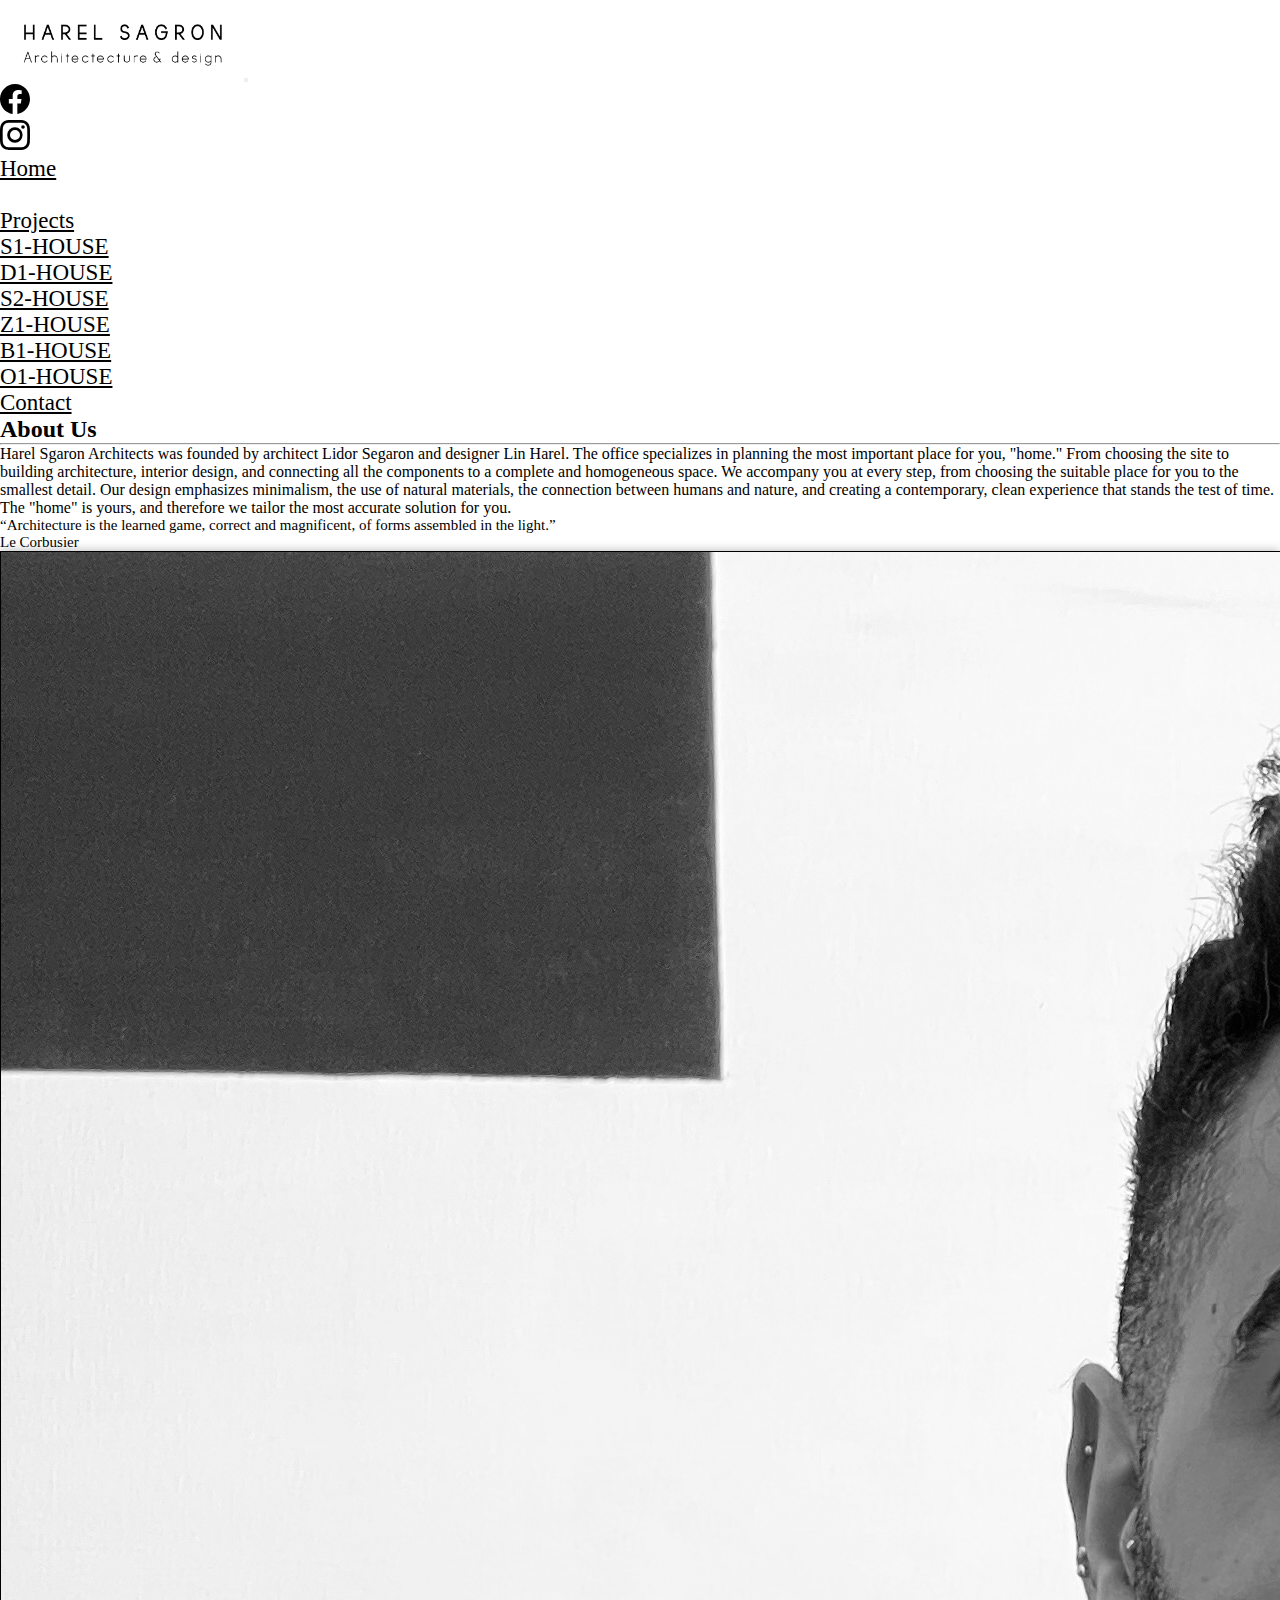
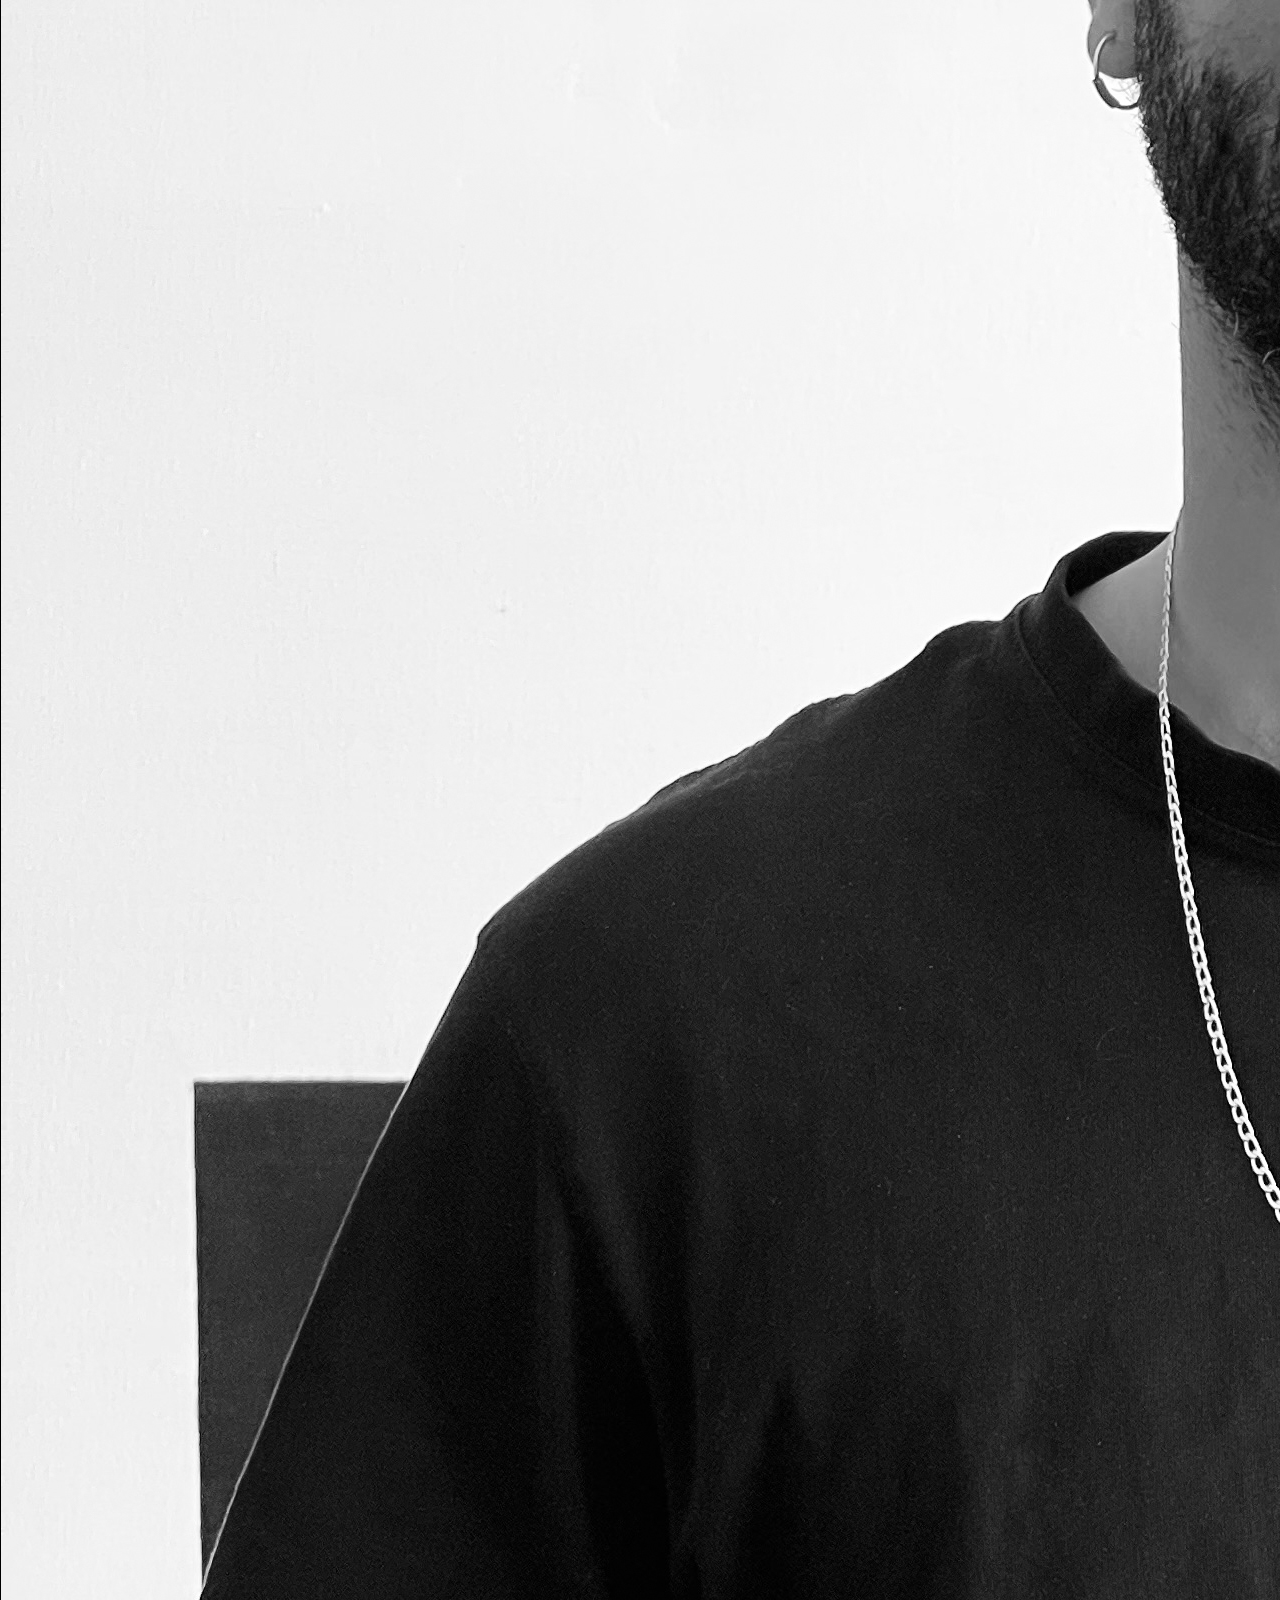
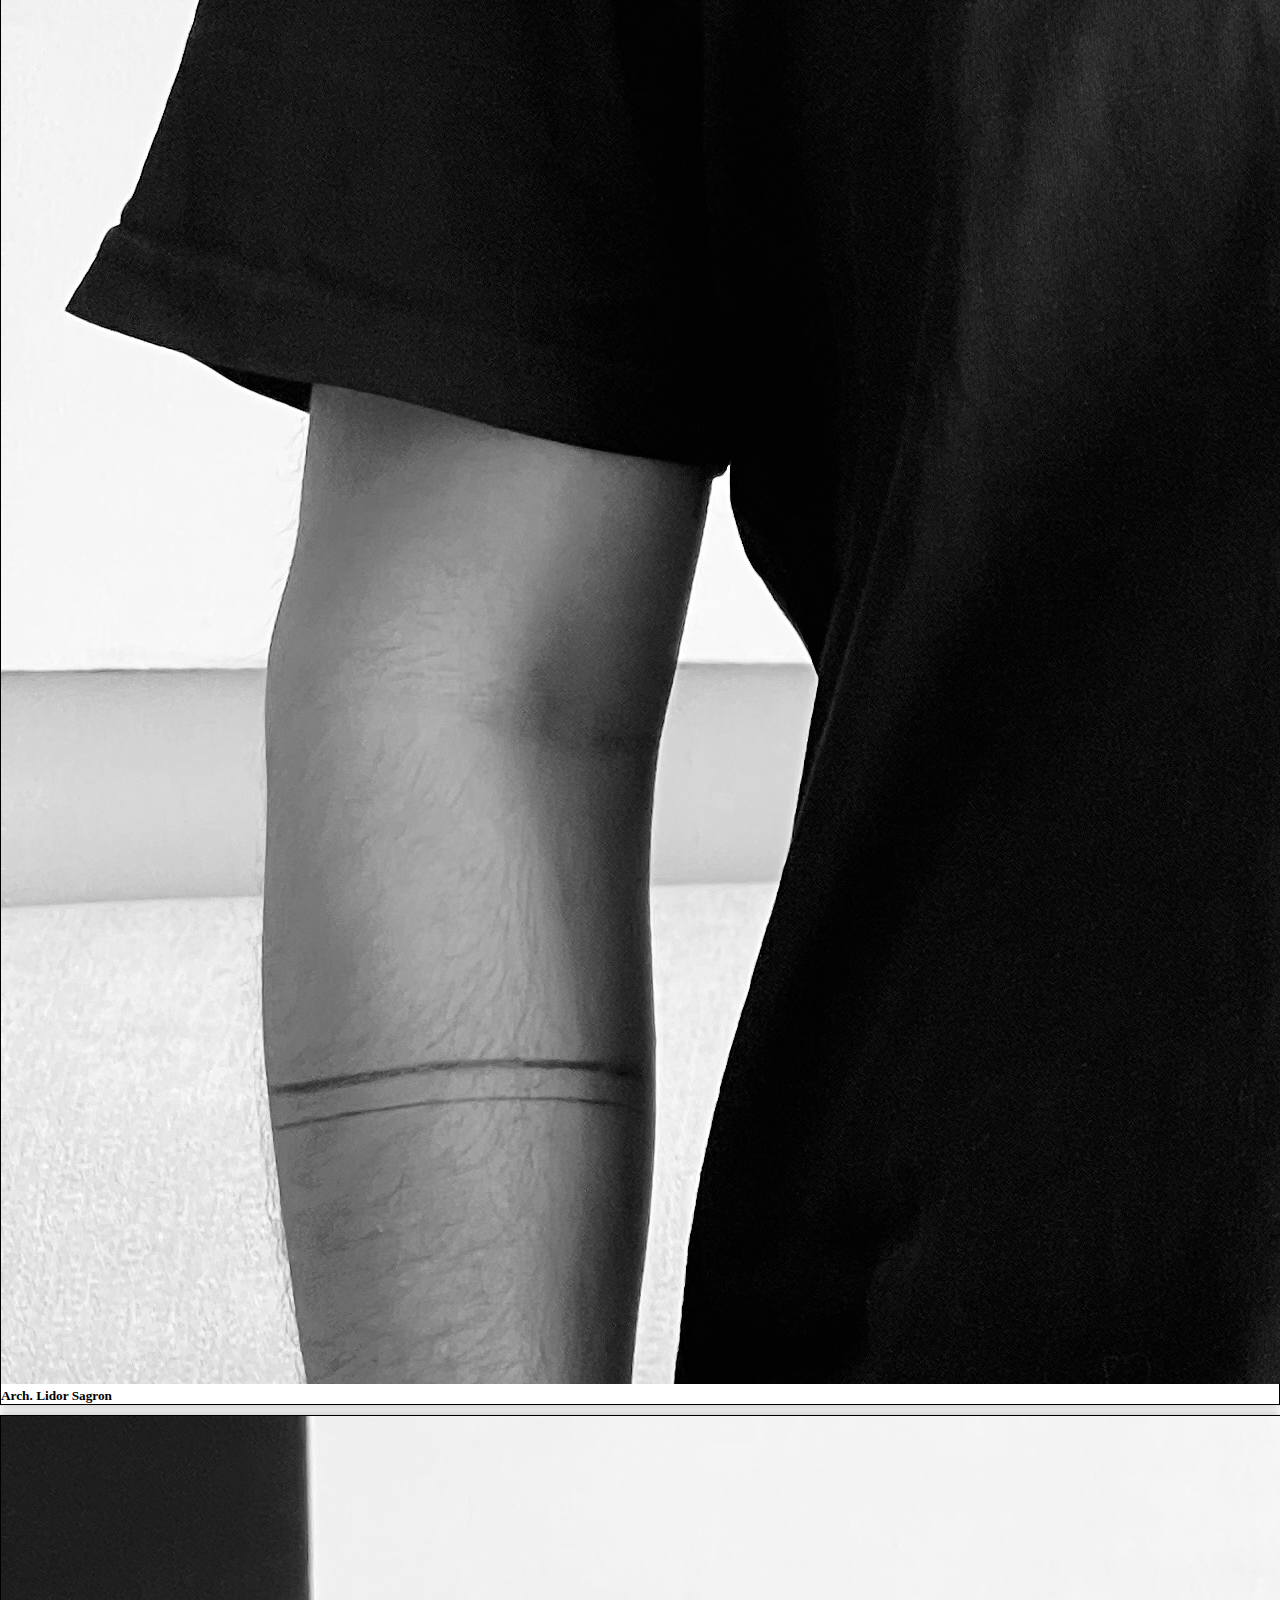
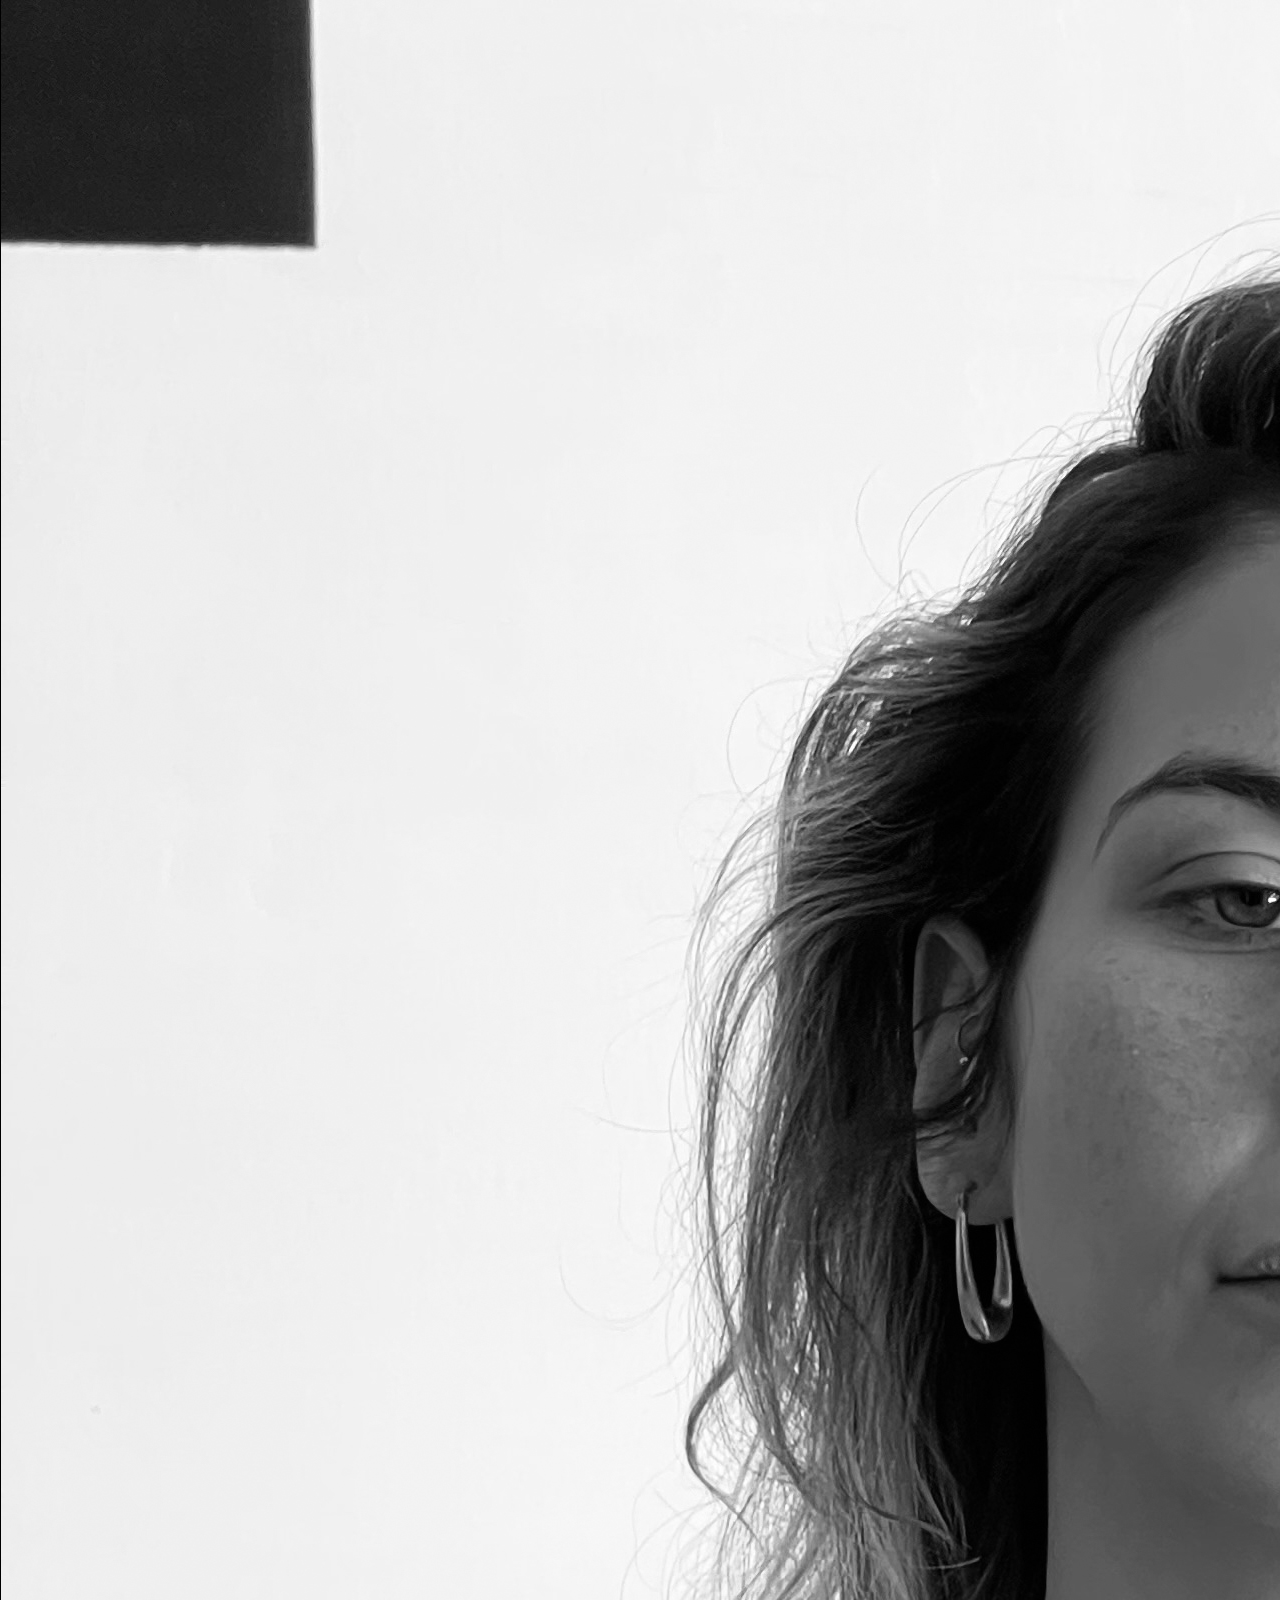
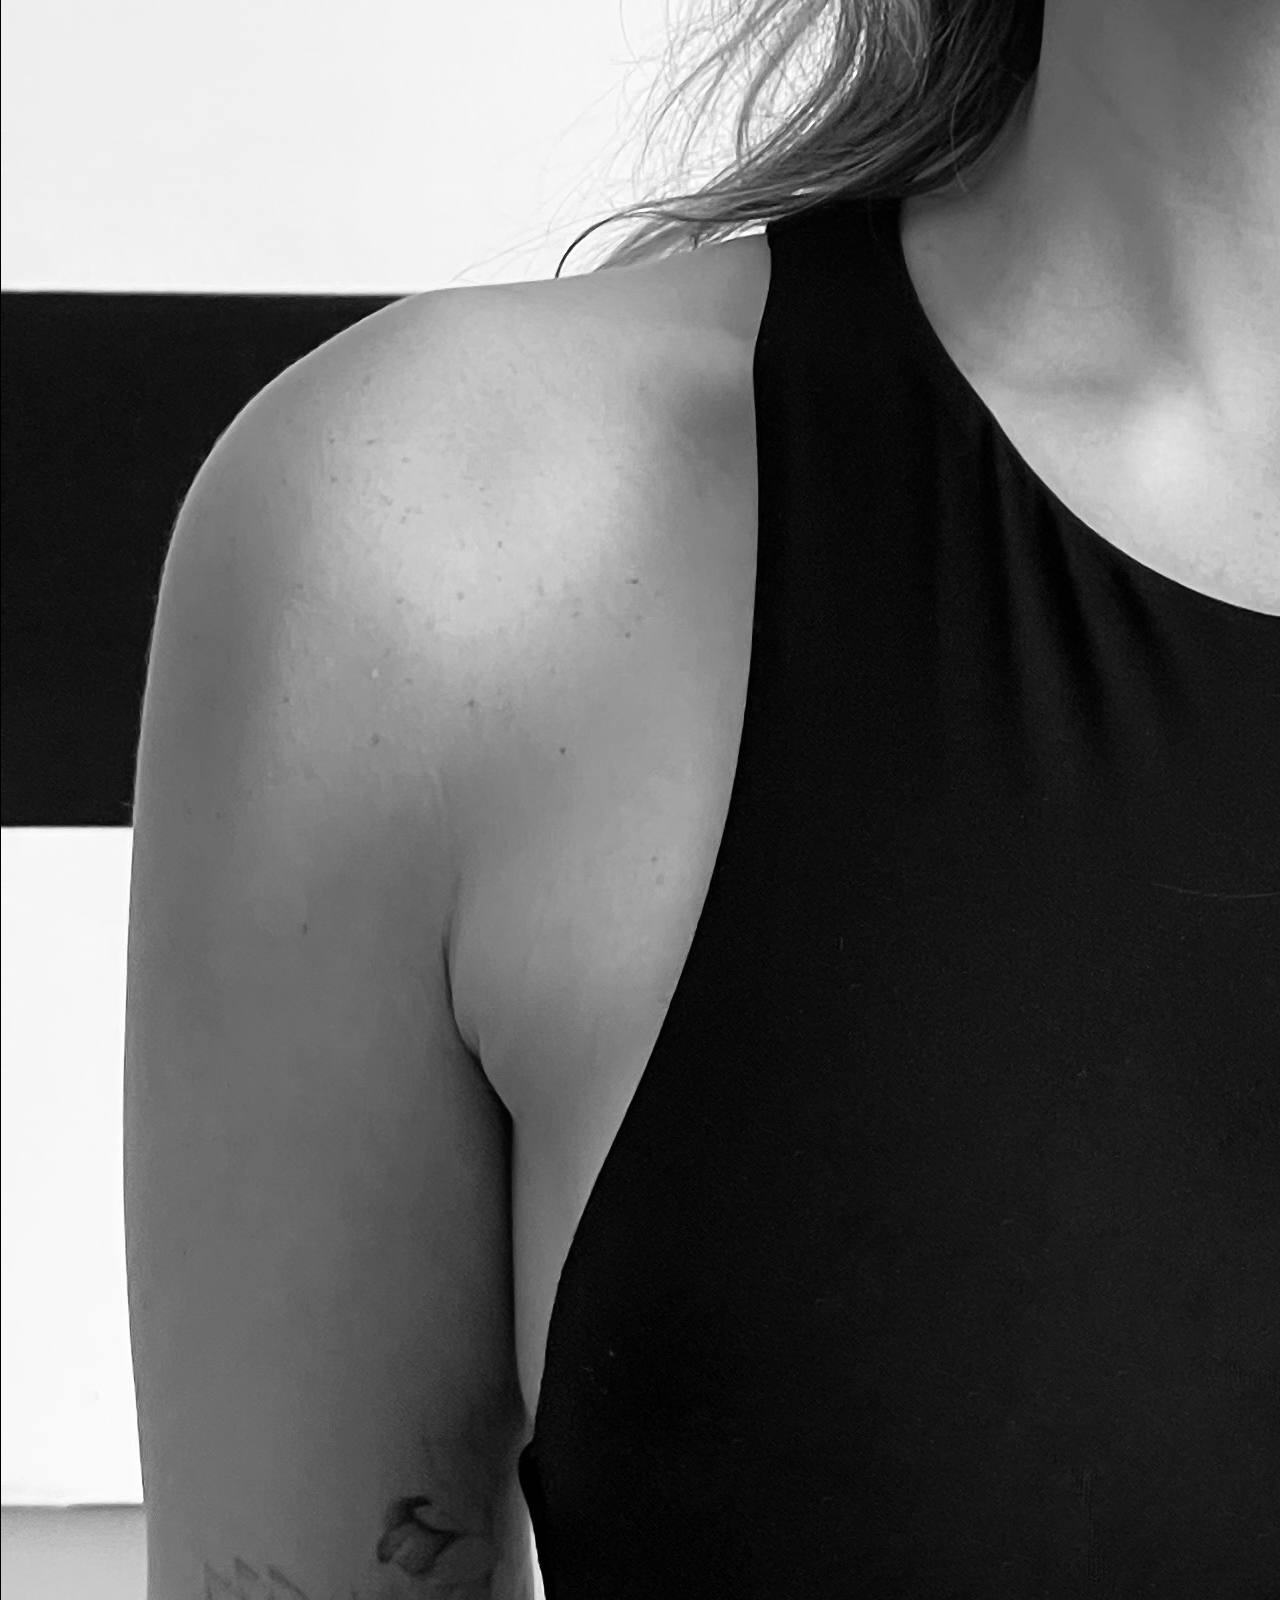
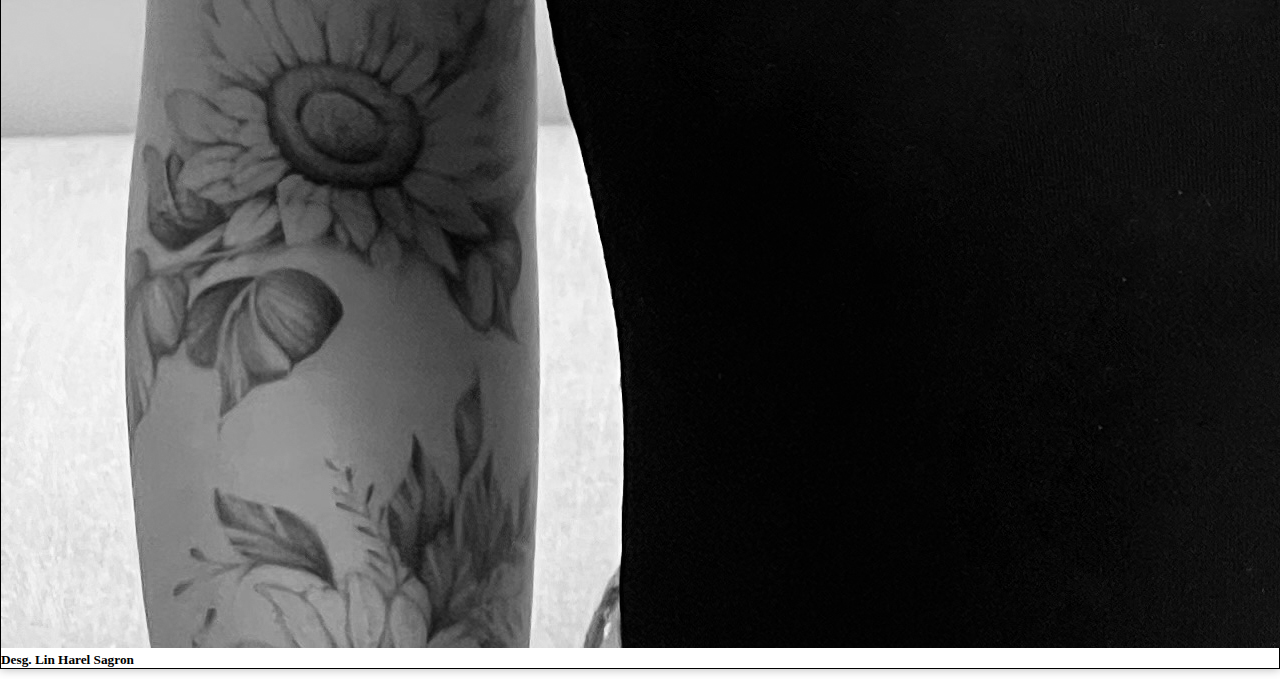
==== about.html @ 119f0b42 "contact" ====
<!DOCTYPE html>
<html lang="en">

<head>
  <meta charset="UTF-8" />
  <meta http-equiv="X-UA-Compatible" content="IE=edge" />
  <meta name="viewport" content="width=device-width, initial-scale=1.0" />
  <link rel="stylesheet" href="style.css" />
  <link rel="stylesheet" href="lightbox.css" />
  <script defer src="lightbox-plus-jquery.js"></script>
  <link href="https://cdn.jsdelivr.net/npm/bootstrap@5.3.0-alpha2/dist/css/bootstrap.min.css" rel="stylesheet"
    integrity="sha384-aFq/bzH65dt+w6FI2ooMVUpc+21e0SRygnTpmBvdBgSdnuTN7QbdgL+OapgHtvPp" crossorigin="anonymous" />
  <title>About</title>
</head>

<body>
  <nav class="navbar navbar-expand-lg ">
    <div class="container-fluid">
      <a href="Home.html"> <img id="logo" src="HomeImg/logo.png" /></a>
      <button class="navbar-toggler" type="button" data-bs-toggle="collapse" data-bs-target="#navbarSupportedContent"
        aria-controls="navbarSupportedContent" aria-expanded="false" aria-label="Toggle navigation">
        <span class="navbar-toggler-icon"></span>
      </button>
    </div>
    <div class="collapse navbar-collapse text-center " id="navbarSupportedContent">
      <ul class="navbar-nav">
        <li class="nav-item">
          <a class="nav-link" href="https://www.facebook.com/profile.php?id=100089223909113" target="_blank"><svg
              xmlns="http://www.w3.org/2000/svg" width="30" height="30" fill="currentColor" class="bi bi-facebook"
              viewBox="0 0 16 16">
              <path
                d="M16 8.049c0-4.446-3.582-8.05-8-8.05C3.58 0-.002 3.603-.002 8.05c0 4.017 2.926 7.347 6.75 7.951v-5.625h-2.03V8.05H6.75V6.275c0-2.017 1.195-3.131 3.022-3.131.876 0 1.791.157 1.791.157v1.98h-1.009c-.993 0-1.303.621-1.303 1.258v1.51h2.218l-.354 2.326H9.25V16c3.824-.604 6.75-3.934 6.75-7.951z" />
            </svg></a>
        </li>

        <li class="nav-item">
          <a class="nav-link" href="https://www.instagram.com/harel_sagron/" target="_blank"><svg
              xmlns="http://www.w3.org/2000/svg" width="30" height="30" fill="currentColor" class="bi bi-instagram"
              viewBox="0 0 16 16">
              <path
                d="M8 0C5.829 0 5.556.01 4.703.048 3.85.088 3.269.222 2.76.42a3.917 3.917 0 0 0-1.417.923A3.927 3.927 0 0 0 .42 2.76C.222 3.268.087 3.85.048 4.7.01 5.555 0 5.827 0 8.001c0 2.172.01 2.444.048 3.297.04.852.174 1.433.372 1.942.205.526.478.972.923 1.417.444.445.89.719 1.416.923.51.198 1.09.333 1.942.372C5.555 15.99 5.827 16 8 16s2.444-.01 3.298-.048c.851-.04 1.434-.174 1.943-.372a3.916 3.916 0 0 0 1.416-.923c.445-.445.718-.891.923-1.417.197-.509.332-1.09.372-1.942C15.99 10.445 16 10.173 16 8s-.01-2.445-.048-3.299c-.04-.851-.175-1.433-.372-1.941a3.926 3.926 0 0 0-.923-1.417A3.911 3.911 0 0 0 13.24.42c-.51-.198-1.092-.333-1.943-.372C10.443.01 10.172 0 7.998 0h.003zm-.717 1.442h.718c2.136 0 2.389.007 3.232.046.78.035 1.204.166 1.486.275.373.145.64.319.92.599.28.28.453.546.598.92.11.281.24.705.275 1.485.039.843.047 1.096.047 3.231s-.008 2.389-.047 3.232c-.035.78-.166 1.203-.275 1.485a2.47 2.47 0 0 1-.599.919c-.28.28-.546.453-.92.598-.28.11-.704.24-1.485.276-.843.038-1.096.047-3.232.047s-2.39-.009-3.233-.047c-.78-.036-1.203-.166-1.485-.276a2.478 2.478 0 0 1-.92-.598 2.48 2.48 0 0 1-.6-.92c-.109-.281-.24-.705-.275-1.485-.038-.843-.046-1.096-.046-3.233 0-2.136.008-2.388.046-3.231.036-.78.166-1.204.276-1.486.145-.373.319-.64.599-.92.28-.28.546-.453.92-.598.282-.11.705-.24 1.485-.276.738-.034 1.024-.044 2.515-.045v.002zm4.988 1.328a.96.96 0 1 0 0 1.92.96.96 0 0 0 0-1.92zm-4.27 1.122a4.109 4.109 0 1 0 0 8.217 4.109 4.109 0 0 0 0-8.217zm0 1.441a2.667 2.667 0 1 1 0 5.334 2.667 2.667 0 0 1 0-5.334z" />
            </svg></a>
        </li>

        <li class="nav-item">
          <a class="nav-link " aria-current="page" href="Home.html">Home</a>
        </li>
        <li class="nav-item">
          <a class="nav-link active" href="about.html">About</a>
        </li>
        <li class="nav-item dropdown">
          <a class="nav-link dropdown-toggle" href="#" role="button" data-bs-toggle="dropdown" aria-expanded="false">
            Projects
          </a>
          <ul class="dropdown-menu text-center bg-white custom-border">
            <li>
              <a class="dropdown-item" aria-current="page" href="S1-HOUSE.html">S1-HOUSE</a>
            </li>
            <li>
              <a class="dropdown-item" aria-current="page" href="D1-HOUSE.html">D1-HOUSE</a>
            </li>
            <li>
              <a class="dropdown-item" aria-current="page" href="S2-HOUSE.html">S2-HOUSE</a>
            </li>
            <li>
              <a class="dropdown-item" aria-current="page" href="Z1-HOUSE.html">Z1-HOUSE</a>
            </li>
            <li>
              <a class="dropdown-item" aria-current="page" href="B1-HOUSE.html">B1-HOUSE</a>
            </li>
            <li>
              <a class="dropdown-item" aria-current="page" href="O1-HOUSE.html">O1-HOUSE</a>
            </li>
          </ul>
        </li>
        <li class="nav-item">
          <a class="nav-link" href="contact.html">Contact</a>
        </li>
      </ul>
    </div>
  </nav>


  <div class="container-fluid">
    <div class="row" style="align-items: center; justify-content: center">
      <div class="row">
        <div class="col">
          <div class="">
            <h2 class="text-center mt-3 mb-2 display-6 fw-bold">About Us</h2>
            <hr class="mx-auto mb-4 w-25" />
            <p>
              Harel Sgaron Architects was founded by architect Lidor Segaron
              and designer Lin Harel. The office specializes in planning the
              most important place for you, "home." From choosing the site to
              building architecture, interior design, and connecting all the
              components to a complete and homogeneous space. We accompany you
              at every step, from choosing the suitable place for you to the
              smallest detail. Our design emphasizes minimalism, the use of
              natural materials, the connection between humans and nature, and
              creating a contemporary, clean experience that stands the test
              of time. The "home" is yours, and therefore we tailor the most
              accurate solution for you.
              <br>
            <p id="hello">
              “Architecture is the learned game,
              correct and magnificent, of forms assembled in the light.” <br>Le
              Corbusier
            </p>
            </p>
           
          </div>
        </div>
      </div>

      <div class="col-md-3 mt-3">
        <div class="card" id="card">
          <img src="aboutphotos/003.jpg" alt="lidor" class="card-img-top" />
          <div class="card-body">
            <h5 class="card-title">Arch. Lidor Sagron</h5>
          </div>
        </div>
      </div>

      <div class="col-md-3 mt-3">
        <div class="card" id="card">
          <img src="aboutphotos/006.jpg" alt="lin" class="card-img-top" />
          <div class="card-body">
            <h5 class="card-title">Desg. Lin Harel Sagron</h5>
          </div>
        </div>
      </div>
    </div>
  </div>

 

  

  <script src="https://cdn.jsdelivr.net/npm/bootstrap@5.3.0-alpha2/dist/js/bootstrap.bundle.min.js"
    integrity="sha384-qKXV1j0HvMUeCBQ+QVp7JcfGl760yU08IQ+GpUo5hlbpg51QRiuqHAJz8+BrxE/N"
    crossorigin="anonymous"></script>
</body>

</html>
---- style.css ----
*{
    padding: 0;
    margin: 0;
    box-sizing: border-box;
}



.navbar-nav li a {
    color: black ;
    font-size: 23px;
}



.navbar-nav .nav-link.active, .navbar-nav .nav-link.show{
    color: white !important
}

.carousel-item img{
    width: 100%;
    height:100vh;
    object-fit: cover;
}

.dropdown-menu.custom-border {
    border-color: rgb(255, 255, 255);
    border-width: 2px;
  }


.dropdown-menu .bg-transparent {
    background-color: transparent;
}

#logo{
    width: 15rem;
    height: 5rem;
}

#hello{
    font-size: 15px;
}


/*-----------------------Gallery Pages-------------------------------------*/



.gallery{
    display: grid;
    width: 100%;
    grid-template-columns: repeat(auto-fit, minmax(300px,1fr));
    grid-auto-rows: 250px;
    grid-auto-flow: dense;
    grid-gap: 10px;
    margin-bottom: 10px;
}

.gallery img{
    width: 100%;
    height:100%;
    object-fit: cover;
}

.v-stertch{
    grid-row: span 2;
    grid-column: span 2;
}

.big-stertch{
    grid-row: span 3;
    grid-column: span 2; 
}

@media (max-width: 560px){
    .v-stertch{
        grid-row: span 1;
        grid-column: span 1;
    } 

    .big-stertch{
        grid-row: span 1;
        grid-column: span 1; 
    }

}


/*--------------------------------------contact page------------------------*/ 

.fa-solid{
    margin-right: 10px;
}

/* ----------------About------------------- */

.card{
    margin-bottom: 10px;
}

#card{
    border: 1px black solid;
    box-shadow: 0 0 10px rgba(0, 0, 0, 0.3);
}
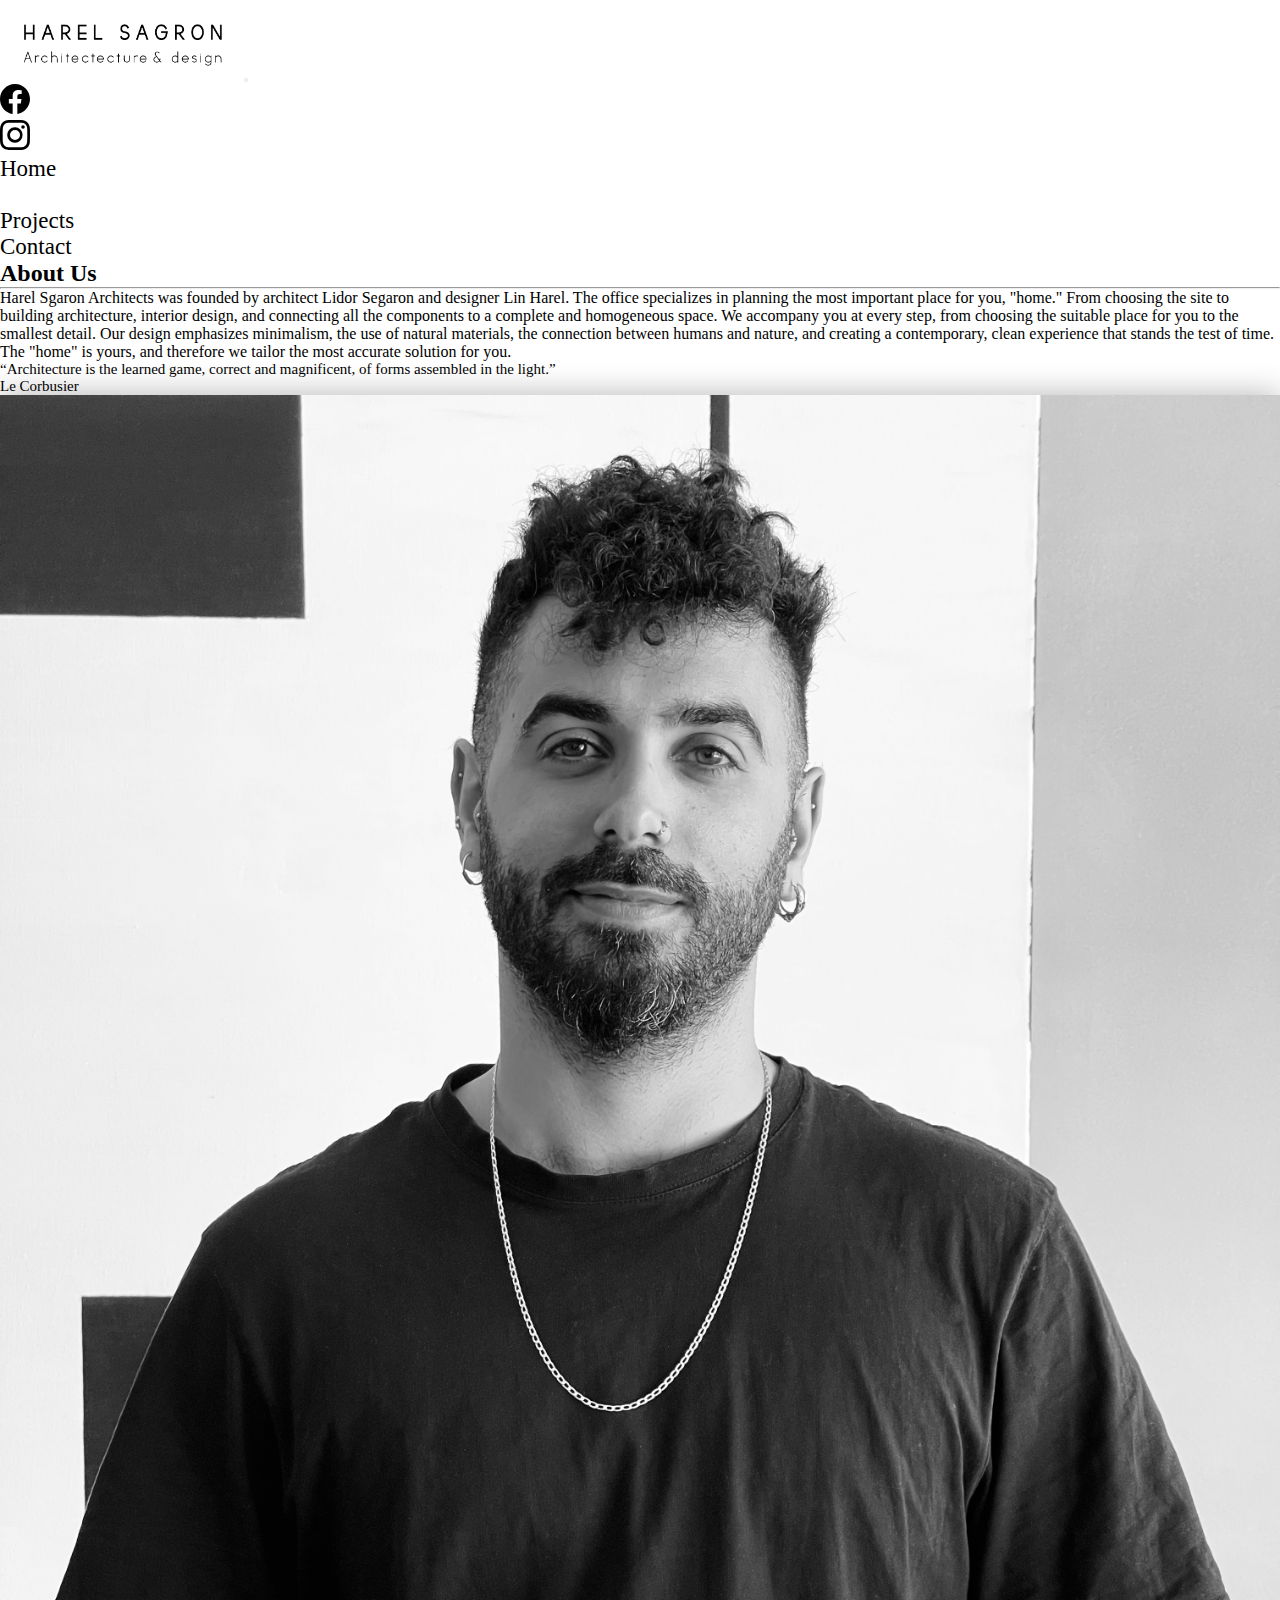
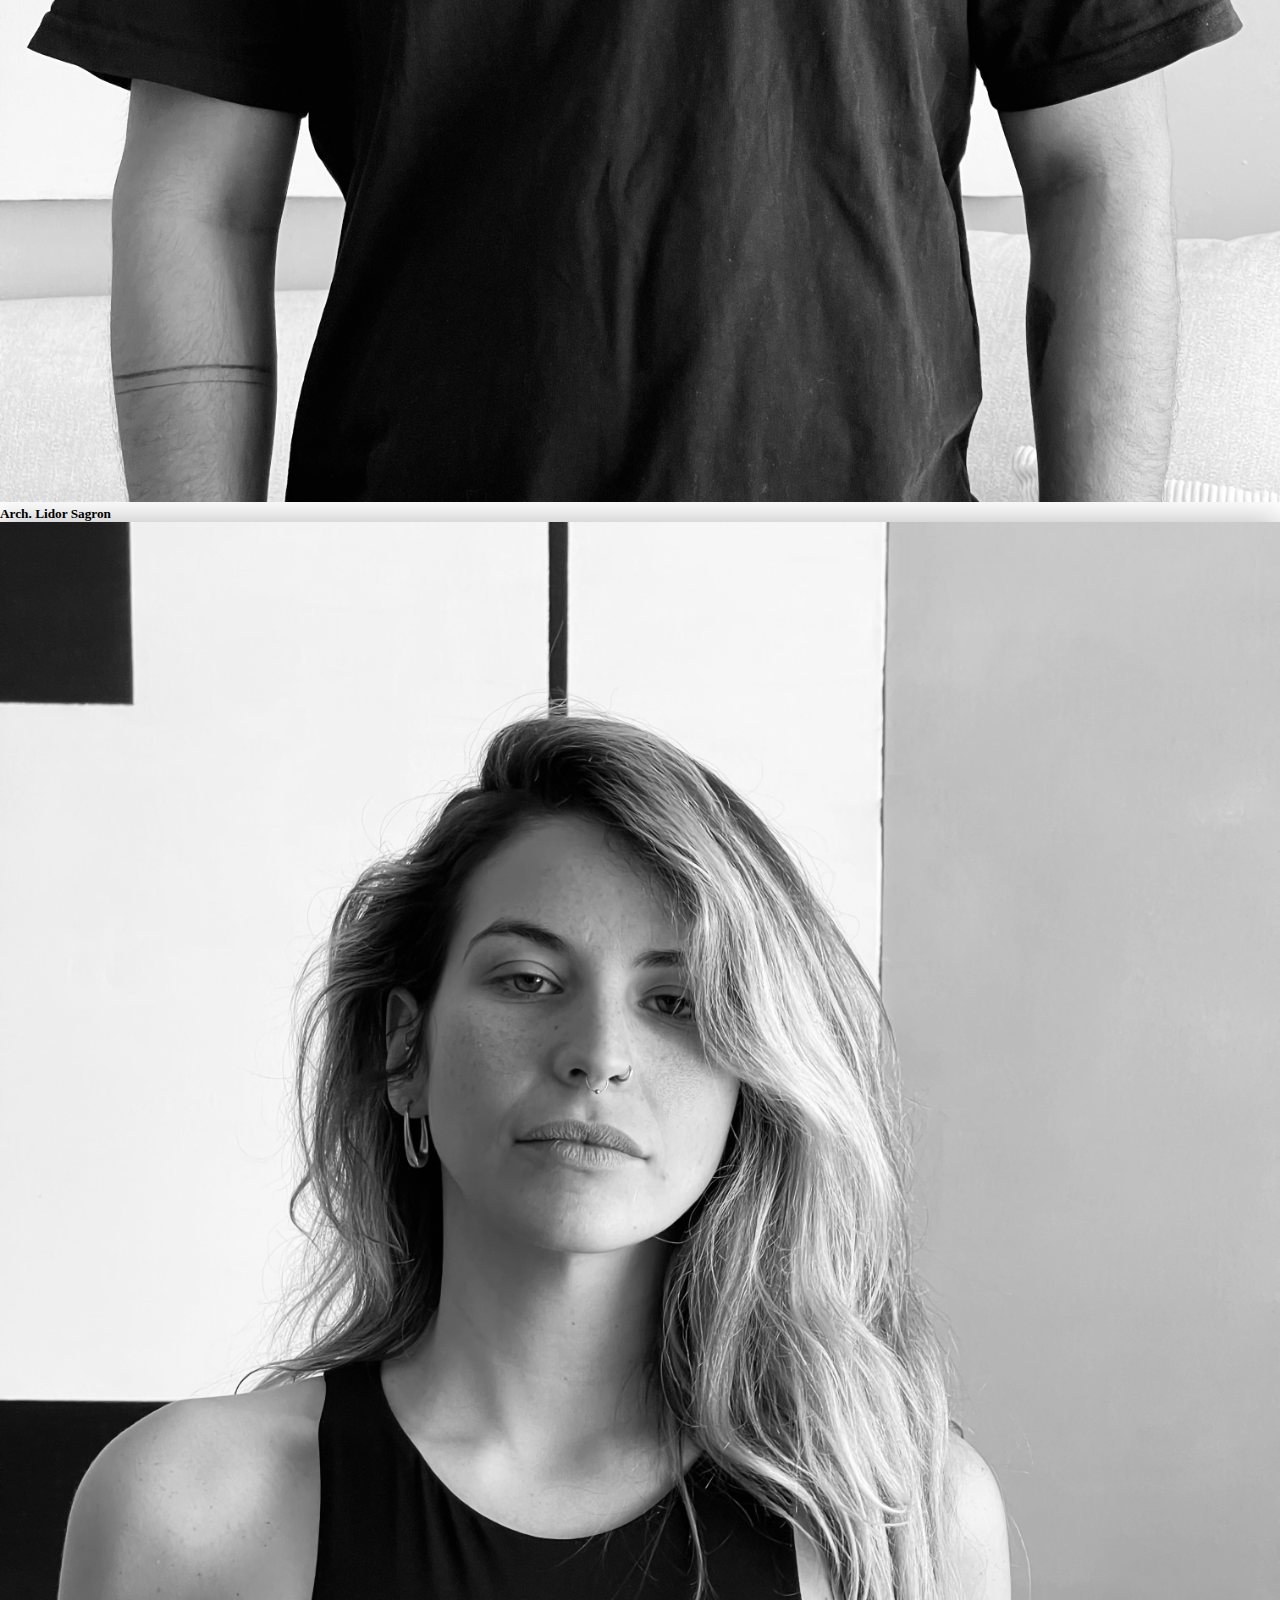
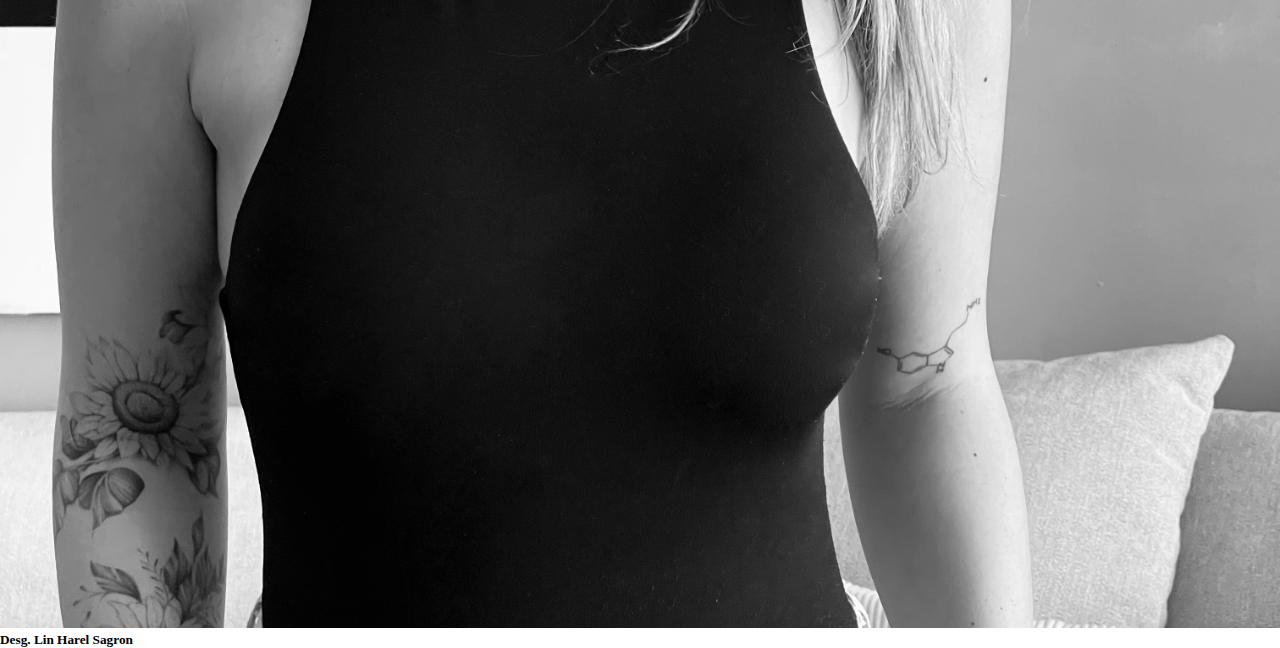
==== commit 9032a746: "project page" ====
--- a/about.html
+++ b/about.html
@@ -16,7 +16,7 @@
 <body>
   <nav class="navbar navbar-expand-lg ">
     <div class="container-fluid">
-      <a href="Home.html"> <img id="logo" src="HomeImg/logo.png" /></a>
+      <a href="index.html"> <img id="logo" src="HomeImg/logo.png" /></a>
       <button class="navbar-toggler" type="button" data-bs-toggle="collapse" data-bs-target="#navbarSupportedContent"
         aria-controls="navbarSupportedContent" aria-expanded="false" aria-label="Toggle navigation">
         <span class="navbar-toggler-icon"></span>
@@ -43,35 +43,13 @@
         </li>
 
         <li class="nav-item">
-          <a class="nav-link " aria-current="page" href="Home.html">Home</a>
+          <a class="nav-link " aria-current="page" href="index.html">Home</a>
         </li>
         <li class="nav-item">
           <a class="nav-link active" href="about.html">About</a>
         </li>
-        <li class="nav-item dropdown">
-          <a class="nav-link dropdown-toggle" href="#" role="button" data-bs-toggle="dropdown" aria-expanded="false">
-            Projects
-          </a>
-          <ul class="dropdown-menu text-center bg-white custom-border">
-            <li>
-              <a class="dropdown-item" aria-current="page" href="S1-HOUSE.html">S1-HOUSE</a>
-            </li>
-            <li>
-              <a class="dropdown-item" aria-current="page" href="D1-HOUSE.html">D1-HOUSE</a>
-            </li>
-            <li>
-              <a class="dropdown-item" aria-current="page" href="S2-HOUSE.html">S2-HOUSE</a>
-            </li>
-            <li>
-              <a class="dropdown-item" aria-current="page" href="Z1-HOUSE.html">Z1-HOUSE</a>
-            </li>
-            <li>
-              <a class="dropdown-item" aria-current="page" href="B1-HOUSE.html">B1-HOUSE</a>
-            </li>
-            <li>
-              <a class="dropdown-item" aria-current="page" href="O1-HOUSE.html">O1-HOUSE</a>
-            </li>
-          </ul>
+        <li class="nav-item">
+          <a class="nav-link" href="projects.html">Projects</a>
         </li>
         <li class="nav-item">
           <a class="nav-link" href="contact.html">Contact</a>
@@ -81,7 +59,7 @@
   </nav>
 
 
-  <div class="container-fluid">
+  <div class="container">
     <div class="row" style="align-items: center; justify-content: center">
       <div class="row">
         <div class="col">
@@ -111,9 +89,13 @@
           </div>
         </div>
       </div>
+    </div>
+  </div>
 
-      <div class="col-md-3 mt-3">
-        <div class="card" id="card">
+  <div class="container-fluid">
+    <div class="row" style="align-items: center; justify-content: center" >
+      <div class="col-lg-3 col-md-6 mt-3">
+        <div class="card">
           <img src="aboutphotos/003.jpg" alt="lidor" class="card-img-top" />
           <div class="card-body">
             <h5 class="card-title">Arch. Lidor Sagron</h5>
@@ -121,8 +103,8 @@
         </div>
       </div>
 
-      <div class="col-md-3 mt-3">
-        <div class="card" id="card">
+      <div class="col-lg-3 col-md-6 mt-3">
+        <div class="card">
           <img src="aboutphotos/006.jpg" alt="lin" class="card-img-top" />
           <div class="card-body">
             <h5 class="card-title">Desg. Lin Harel Sagron</h5>
--- a/style.css
+++ b/style.css
@@ -24,8 +24,7 @@
 }
 
 .dropdown-menu.custom-border {
-    border-color: rgb(255, 255, 255);
-    border-width: 2px;
+    border :none
   }
 
 
@@ -95,12 +94,38 @@
 
 /* ----------------About------------------- */
 
+
+
 .card{
-    margin-bottom: 10px;
+    box-shadow: 0 0 30px rgba(0, 0, 0, 0.3);
 }
 
-#card{
-    border: 1px black solid;
-    box-shadow: 0 0 10px rgba(0, 0, 0, 0.3);
+
+/*-----------------------projects-------------------------------------*/
+
+
+
+.card-img-top {
+    height: 100%;
+    width: 100%;
 }
 
+.card:hover {
+    transform: scale(1.1);
+    transition: transform 0.3s ease;
+}
+
+
+
+
+
+.h-100{
+    cursor: pointer;
+}
+
+
+a {
+    text-decoration: none !important;
+}
+
+
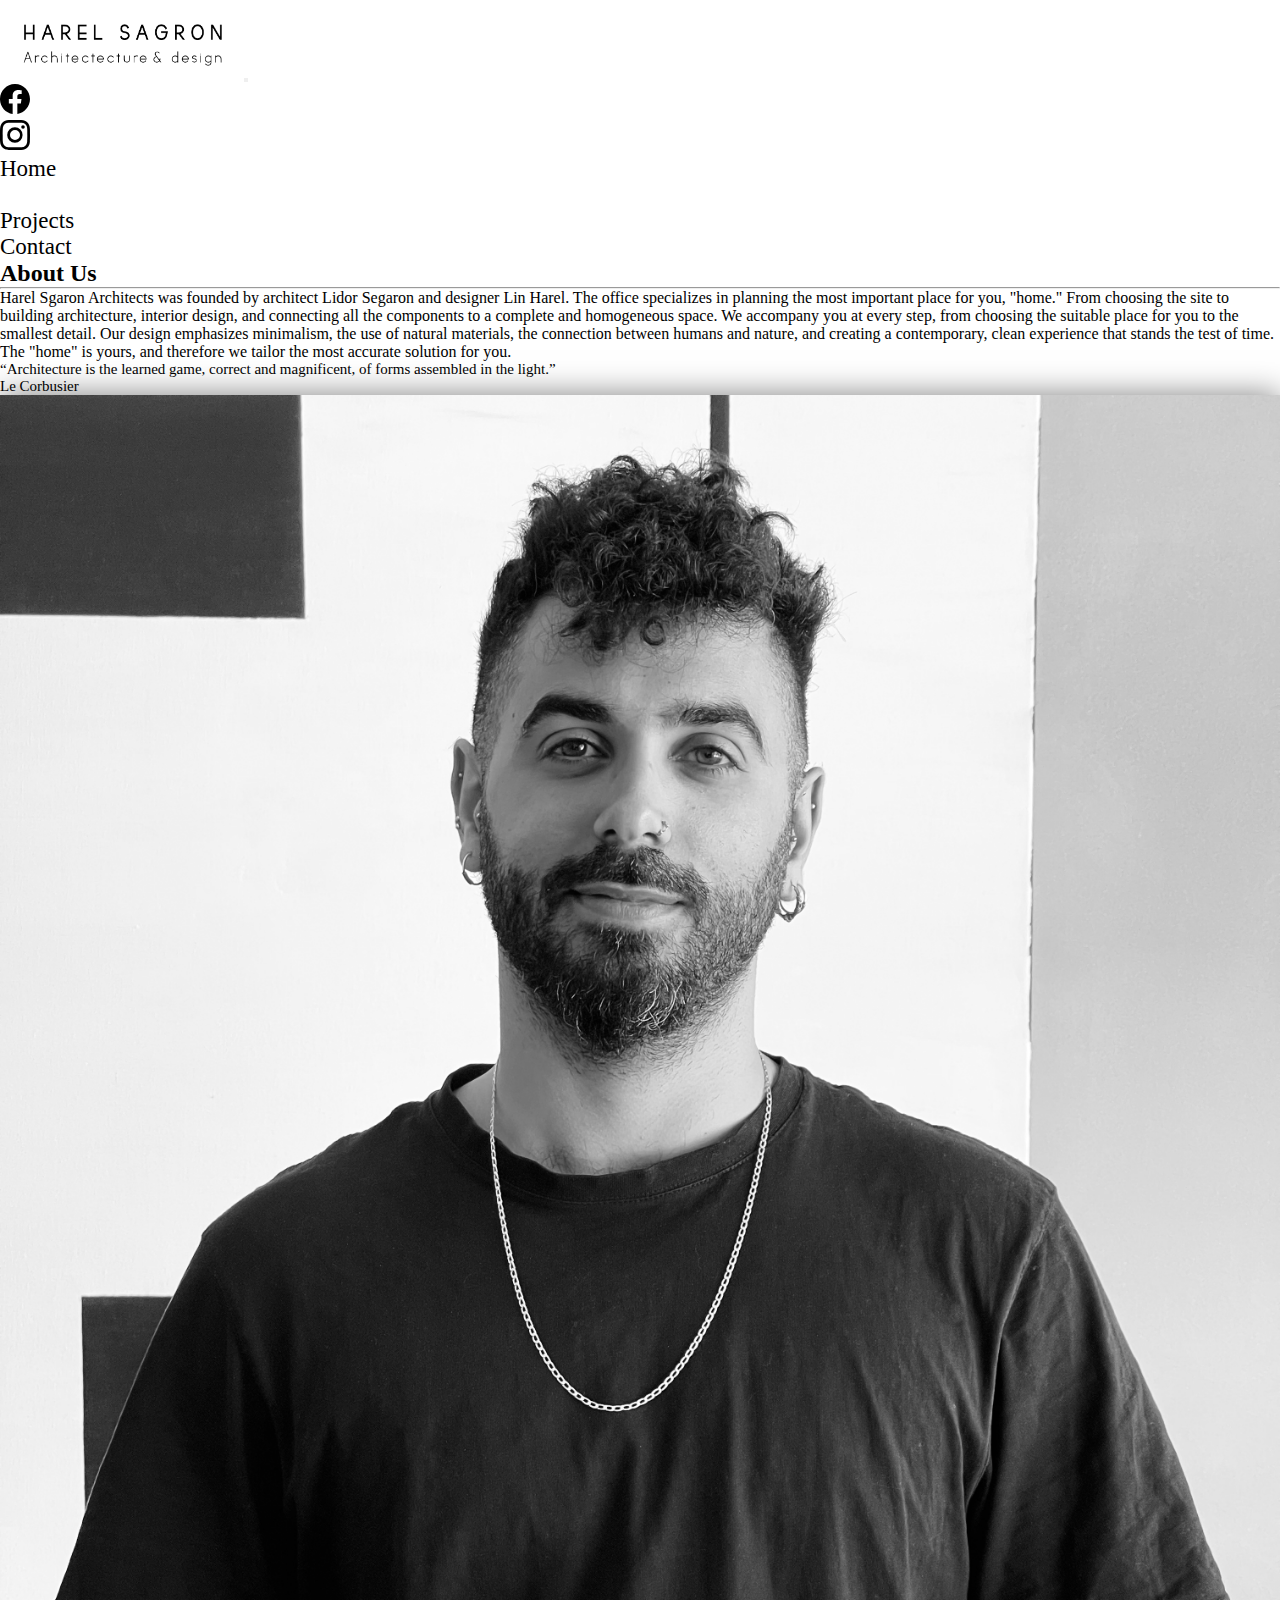
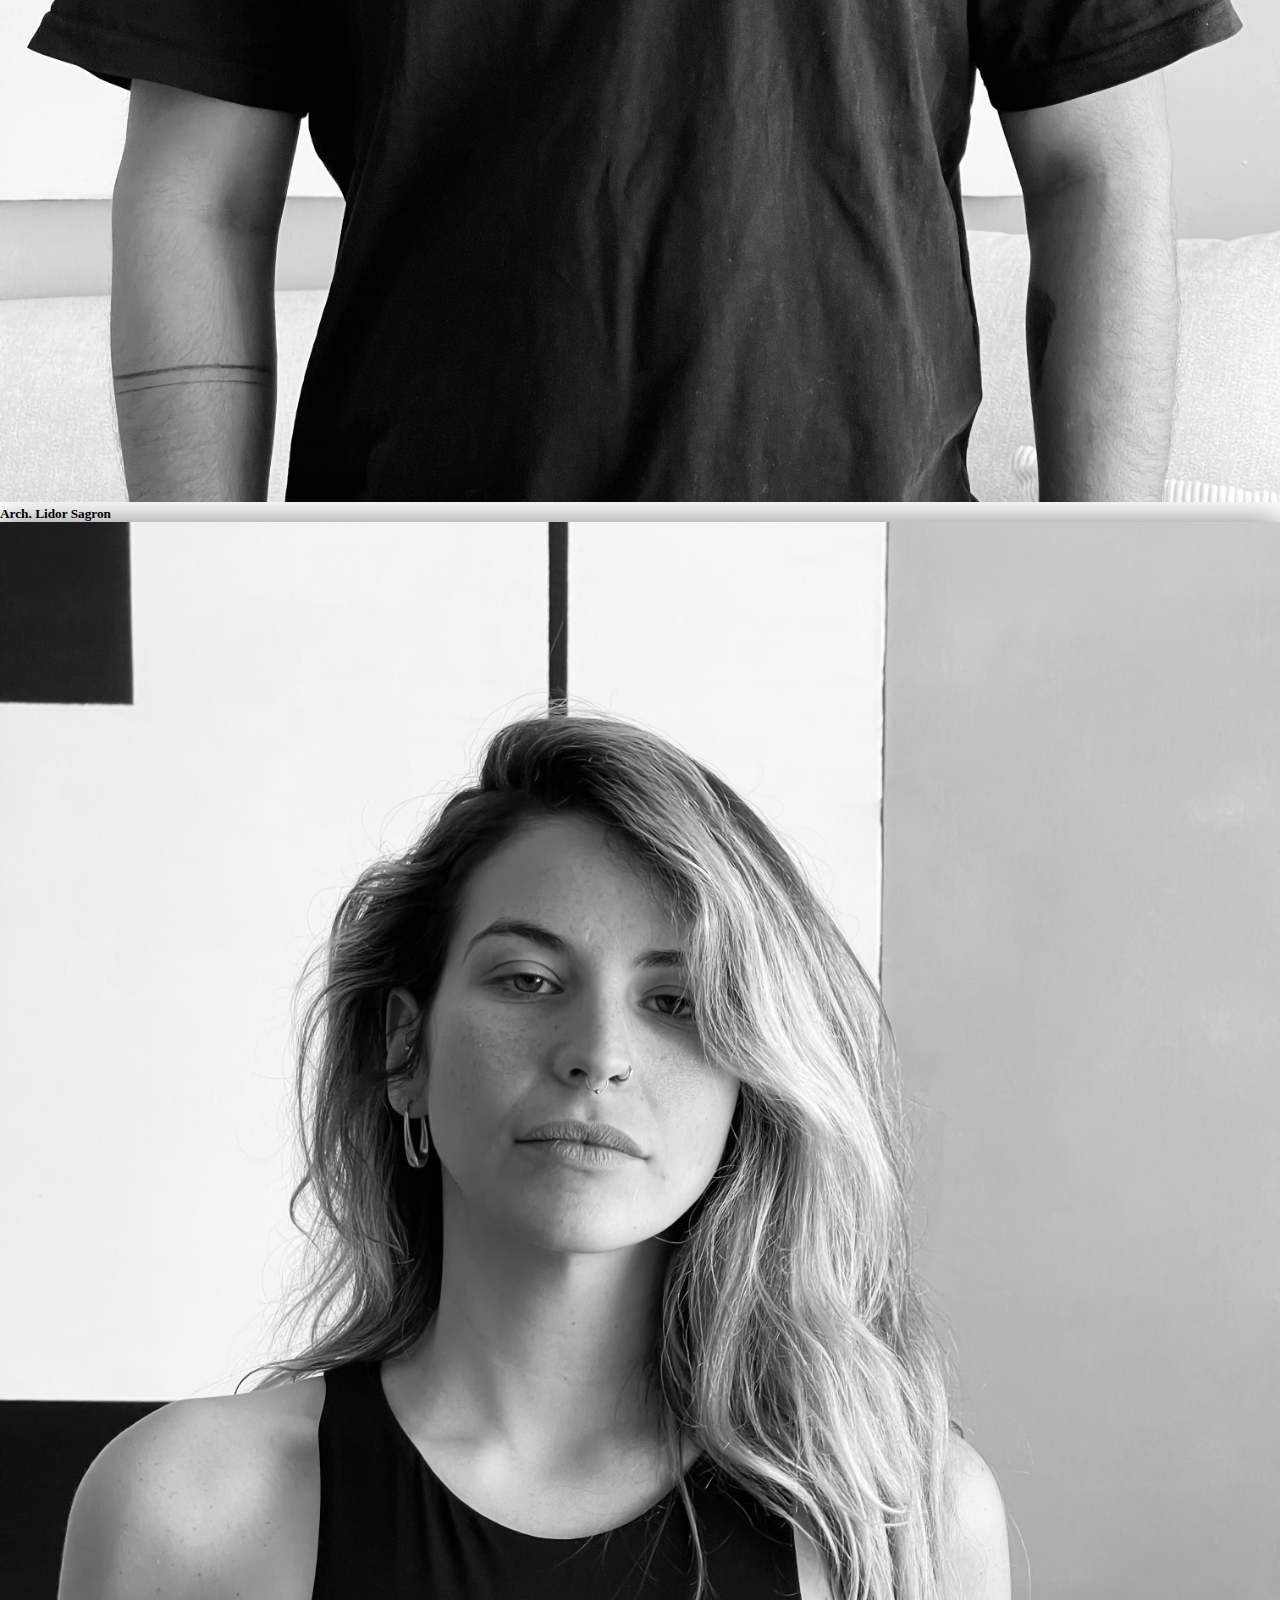
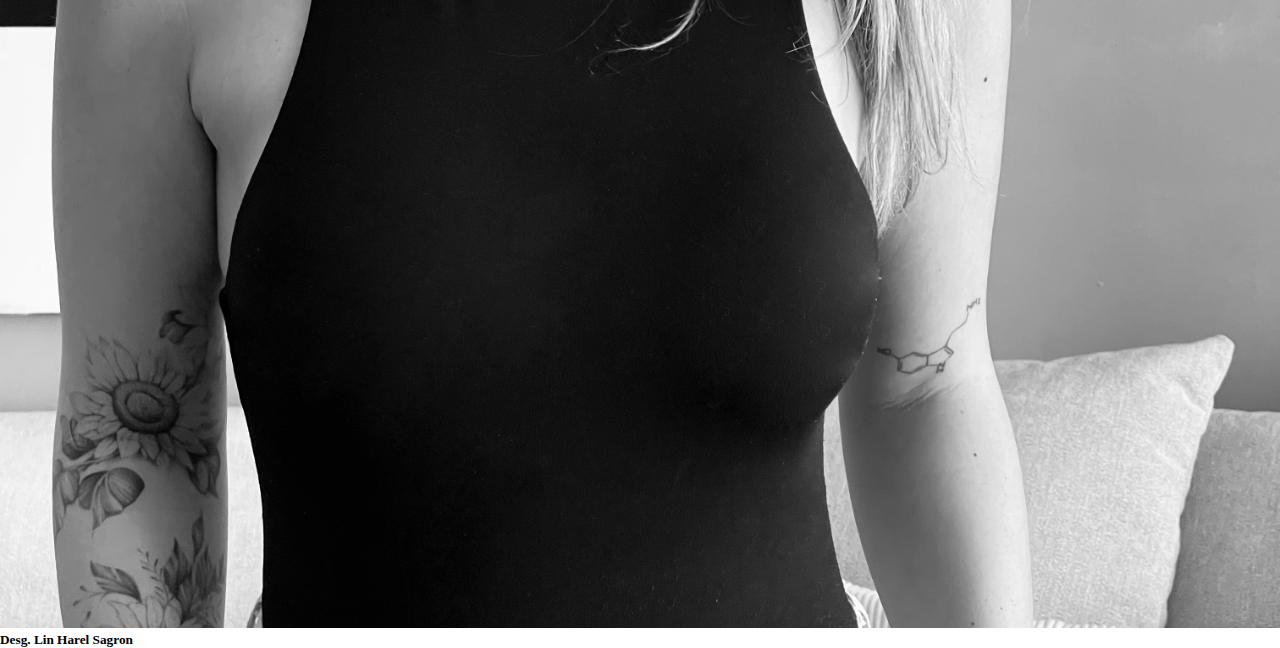
==== commit 0bcf3e94: "small changes" ====
--- a/about.html
+++ b/about.html
@@ -63,9 +63,9 @@
     <div class="row" style="align-items: center; justify-content: center">
       <div class="row">
         <div class="col">
-          <div class="">
-            <h2 class="text-center mt-3 mb-2 display-6 fw-bold">About Us</h2>
-            <hr class="mx-auto mb-4 w-25" />
+          
+            <h2 class="text-center mt-3 display-6 fw-bold">About Us</h2>
+            <hr class="mx-auto w-25" />
             <p>
               Harel Sgaron Architects was founded by architect Lidor Segaron
               and designer Lin Harel. The office specializes in planning the
@@ -86,7 +86,7 @@
             </p>
             </p>
            
-          </div>
+         
         </div>
       </div>
     </div>
--- a/style.css
+++ b/style.css
@@ -97,7 +97,7 @@
 
 
 .card{
-    box-shadow: 0 0 30px rgba(0, 0, 0, 0.3);
+    box-shadow: 0 0 30px rgba(0, 0, 0, 0.5);
 }
 
 
@@ -111,12 +111,9 @@
 }
 
 .card:hover {
-    transform: scale(1.1);
+    transform: scale(1.06);
     transition: transform 0.3s ease;
 }
-
-
-
 
 
 .h-100{
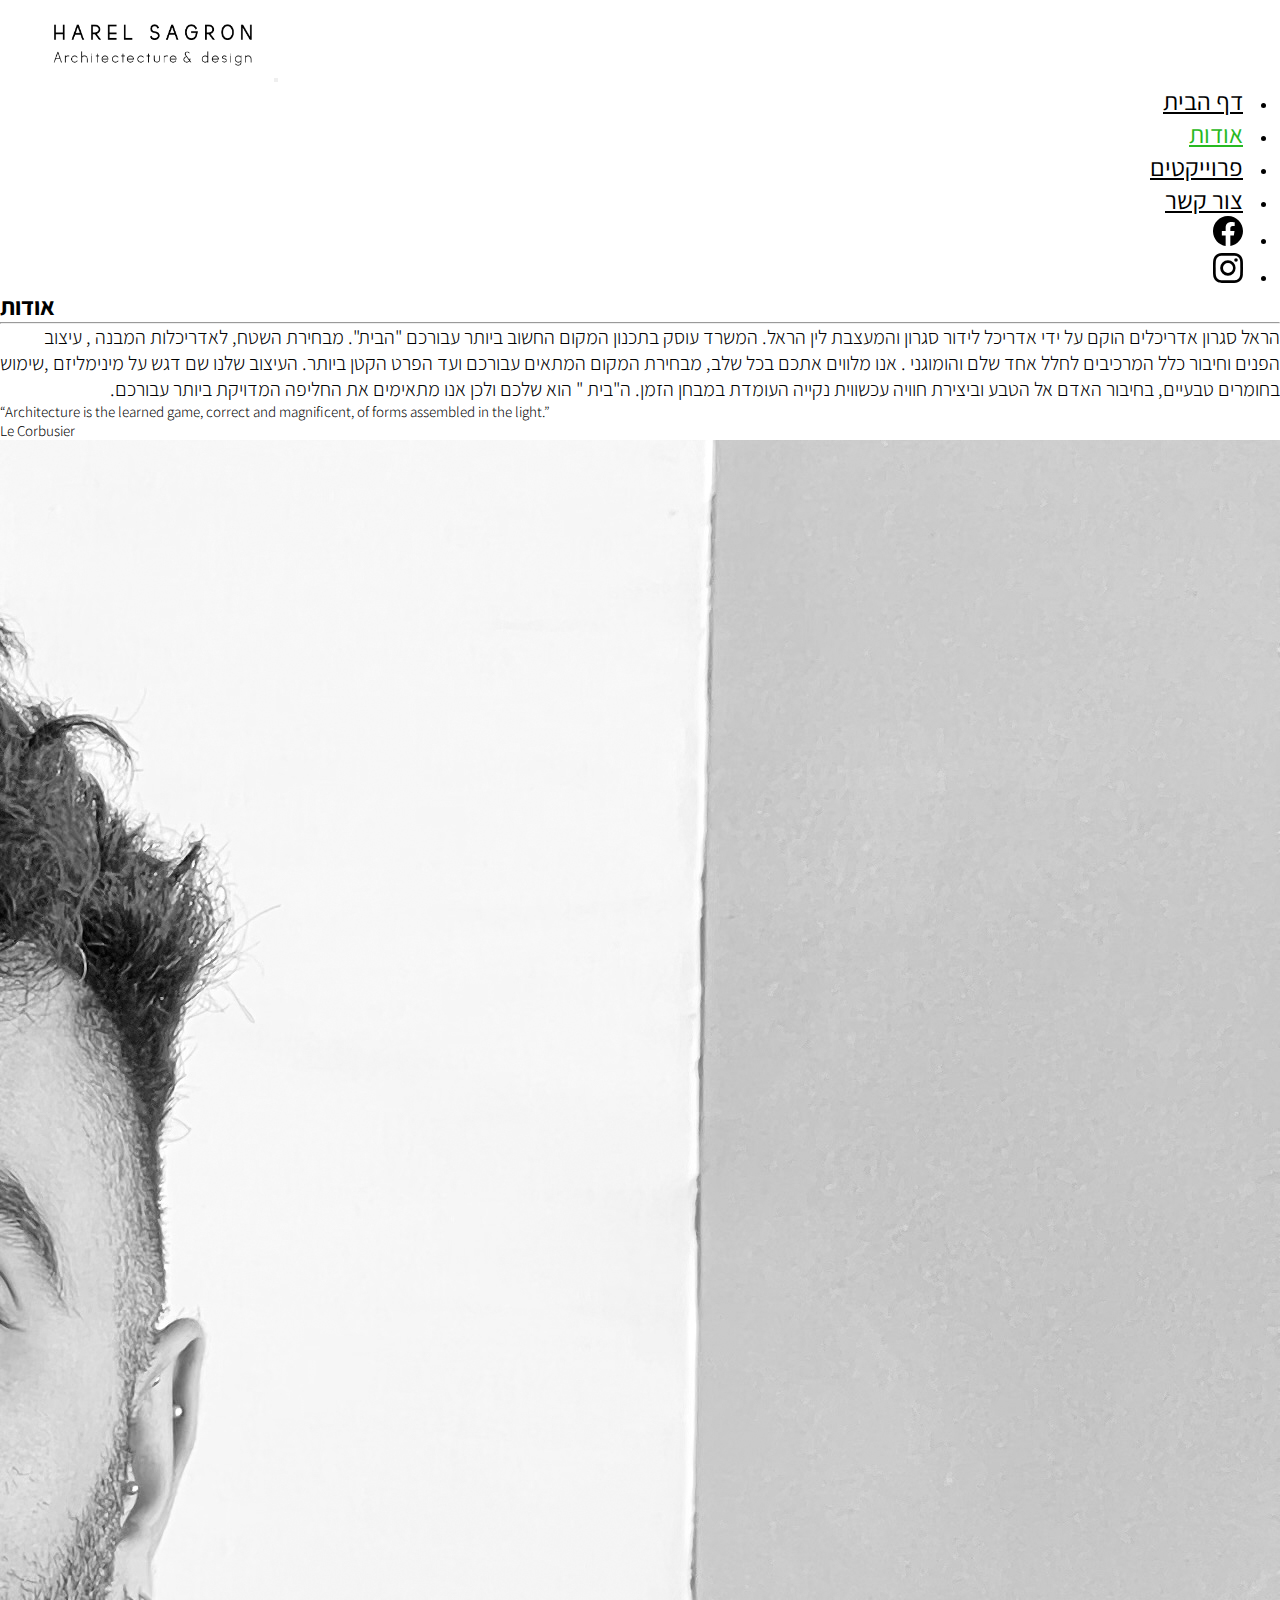
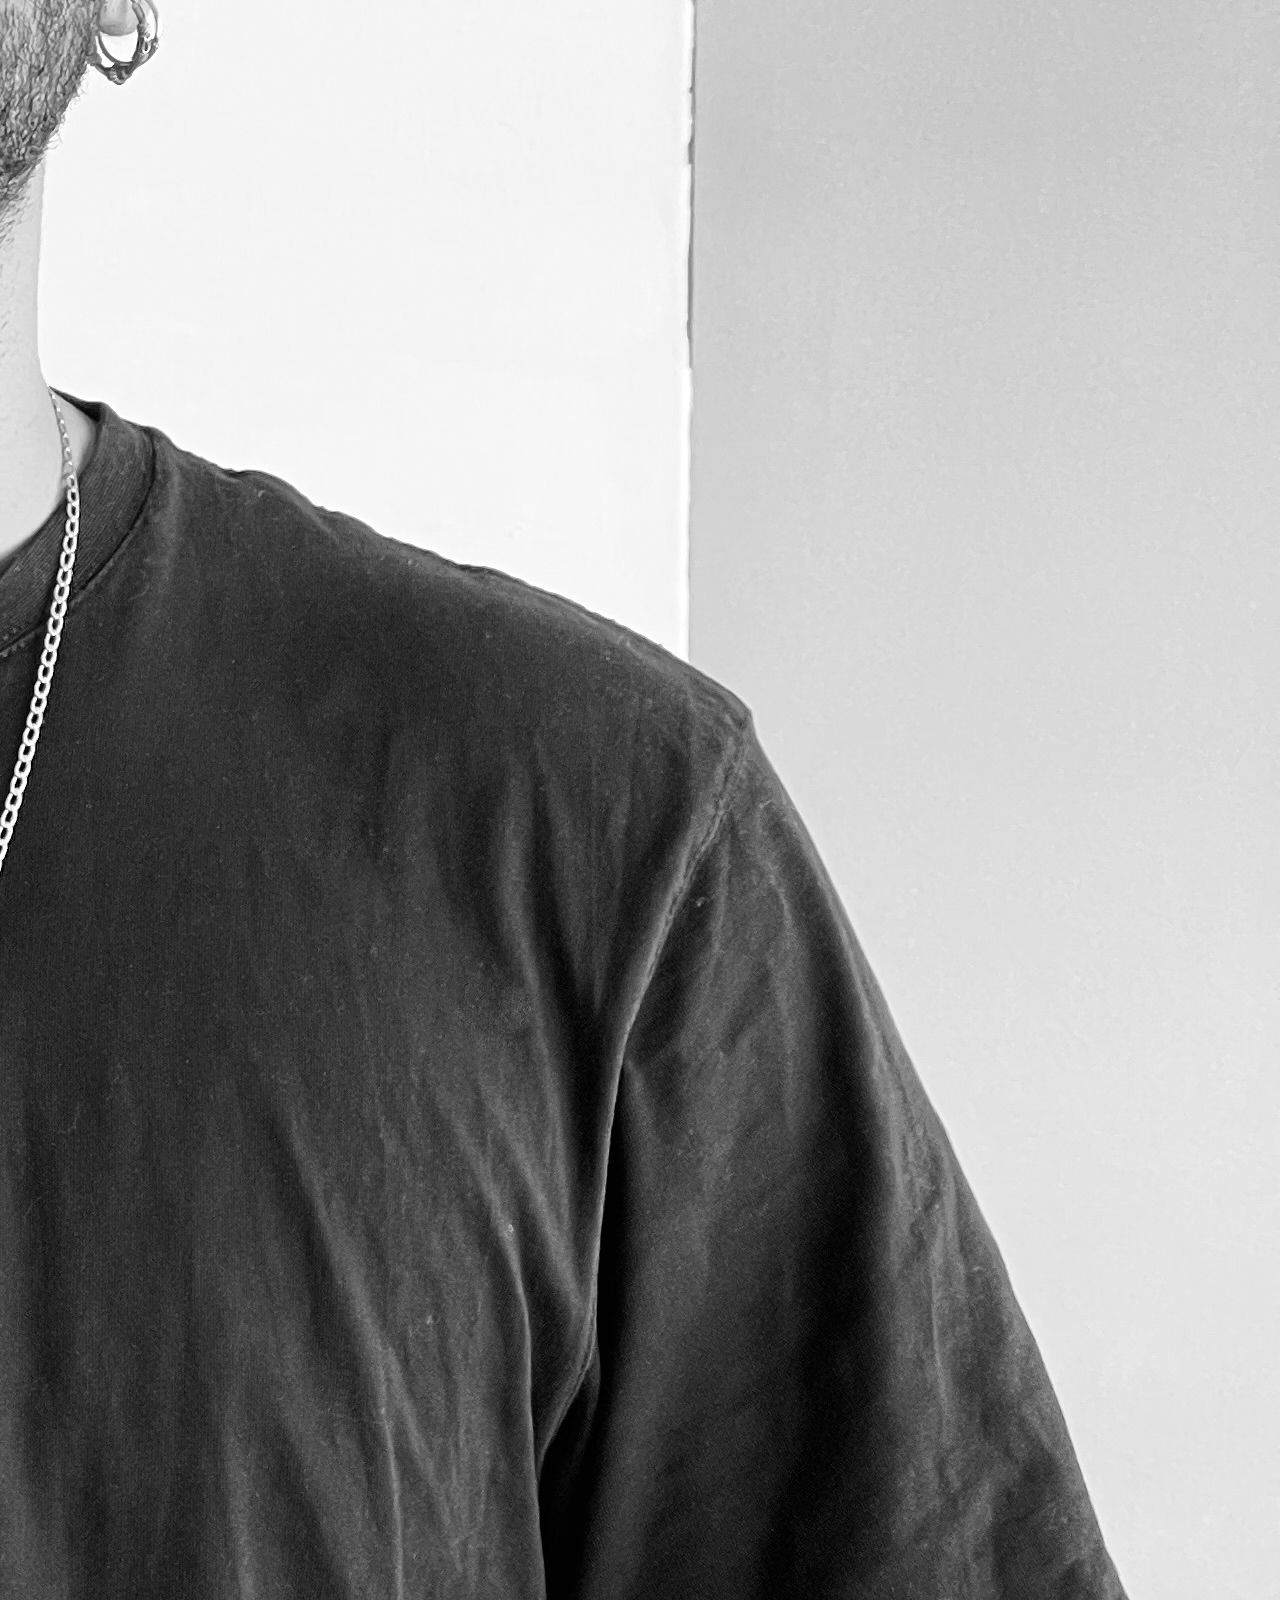
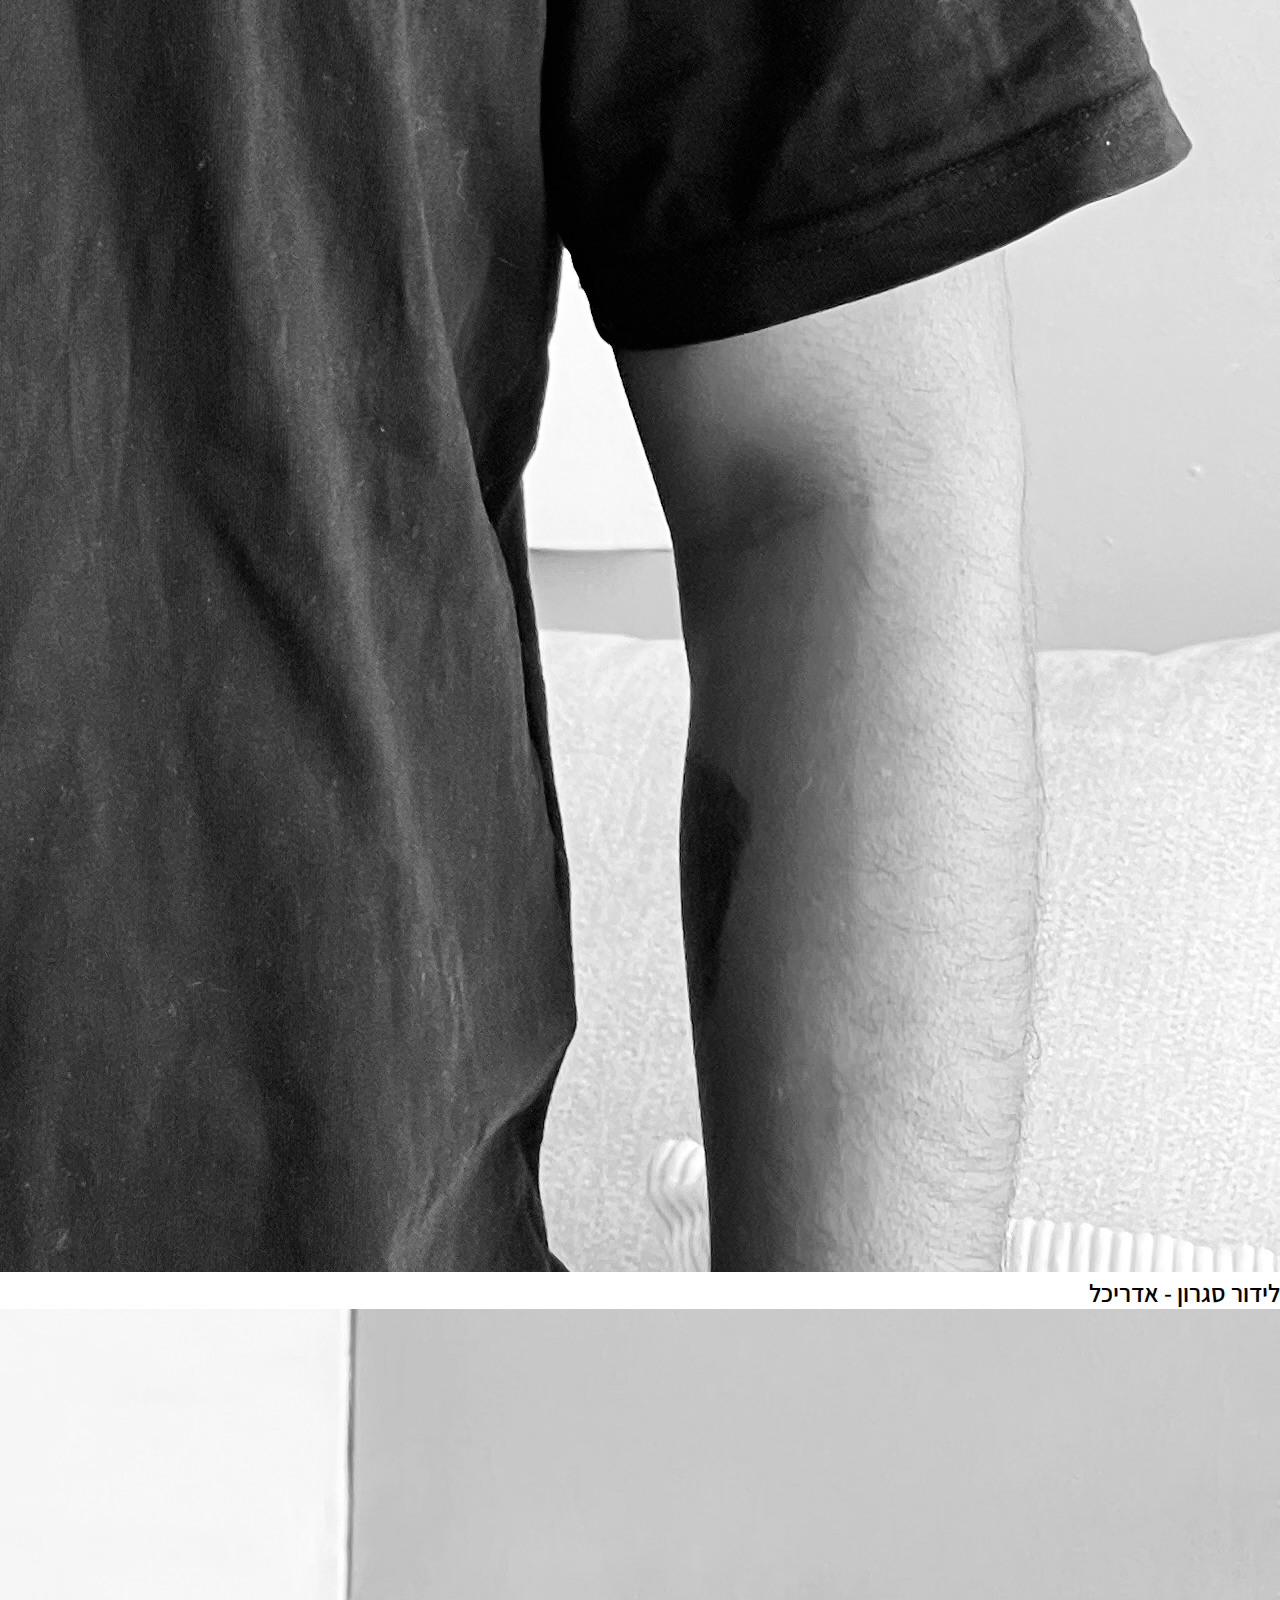
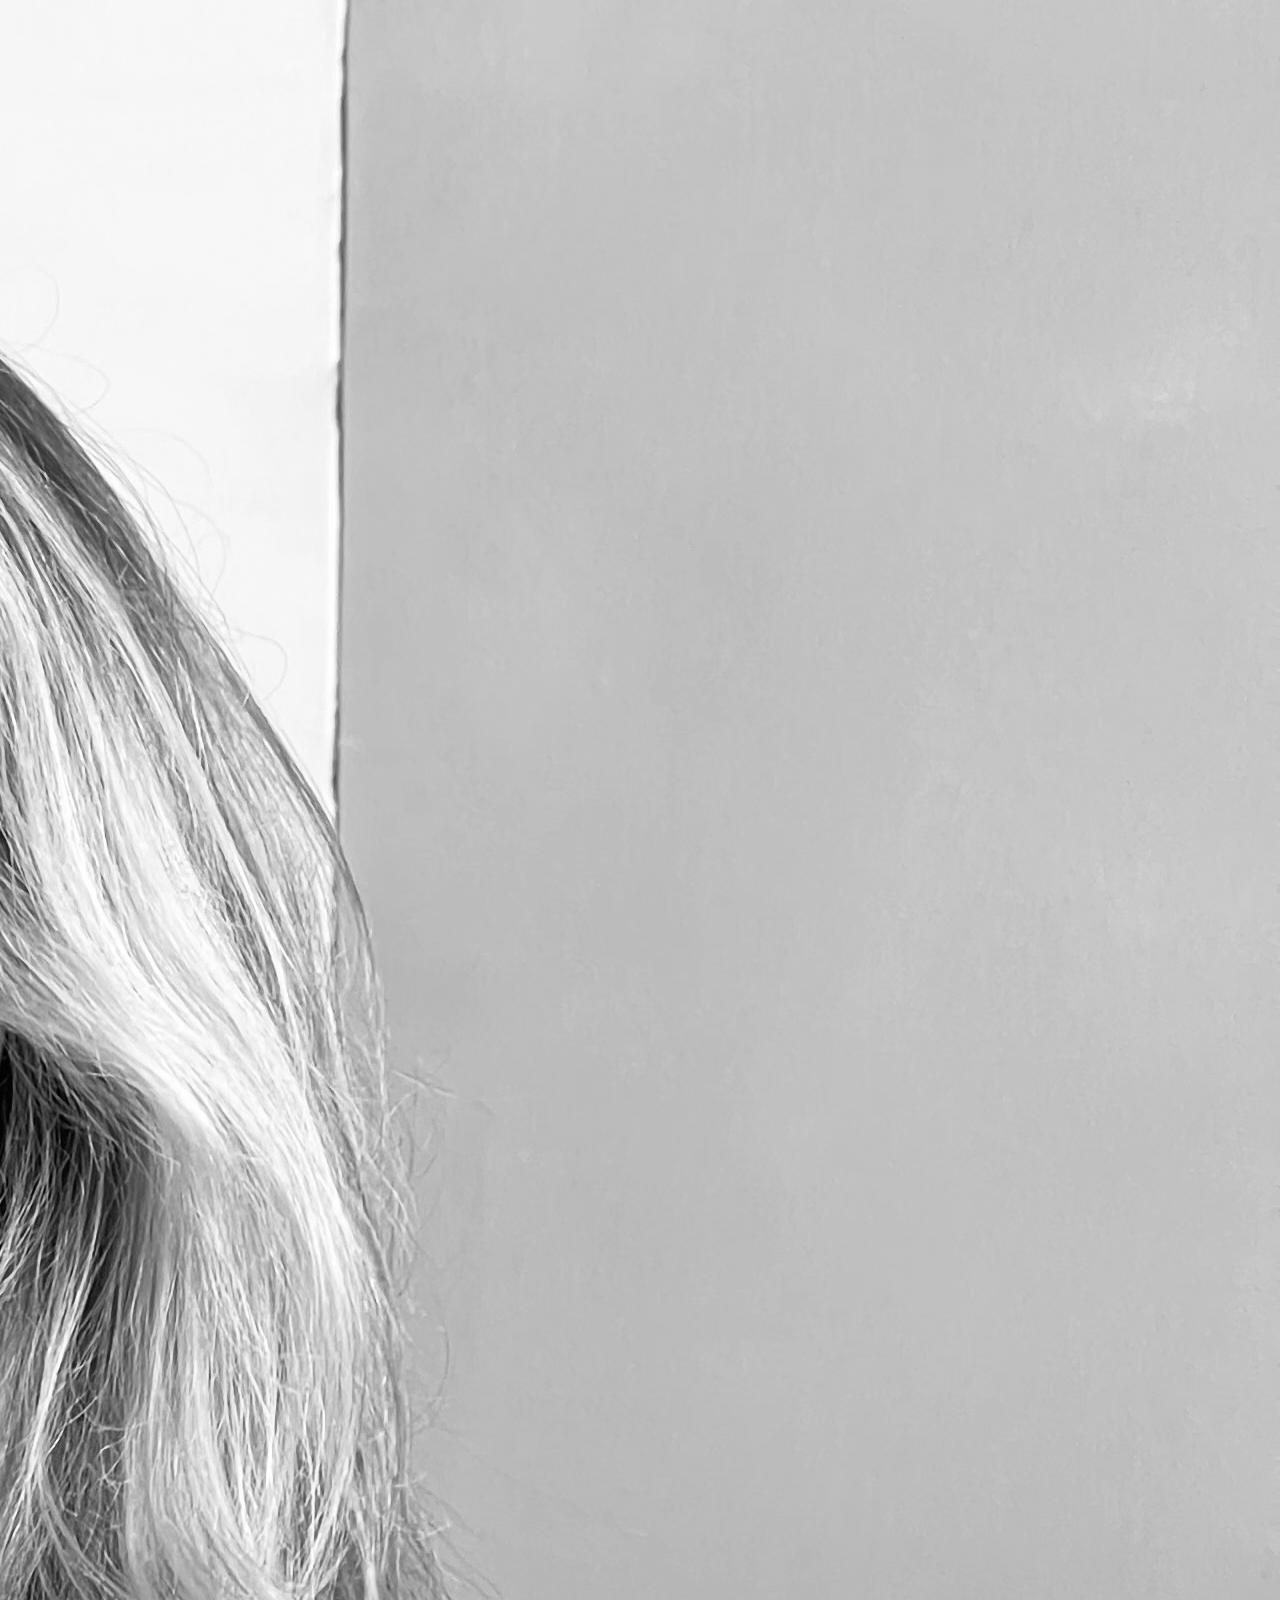
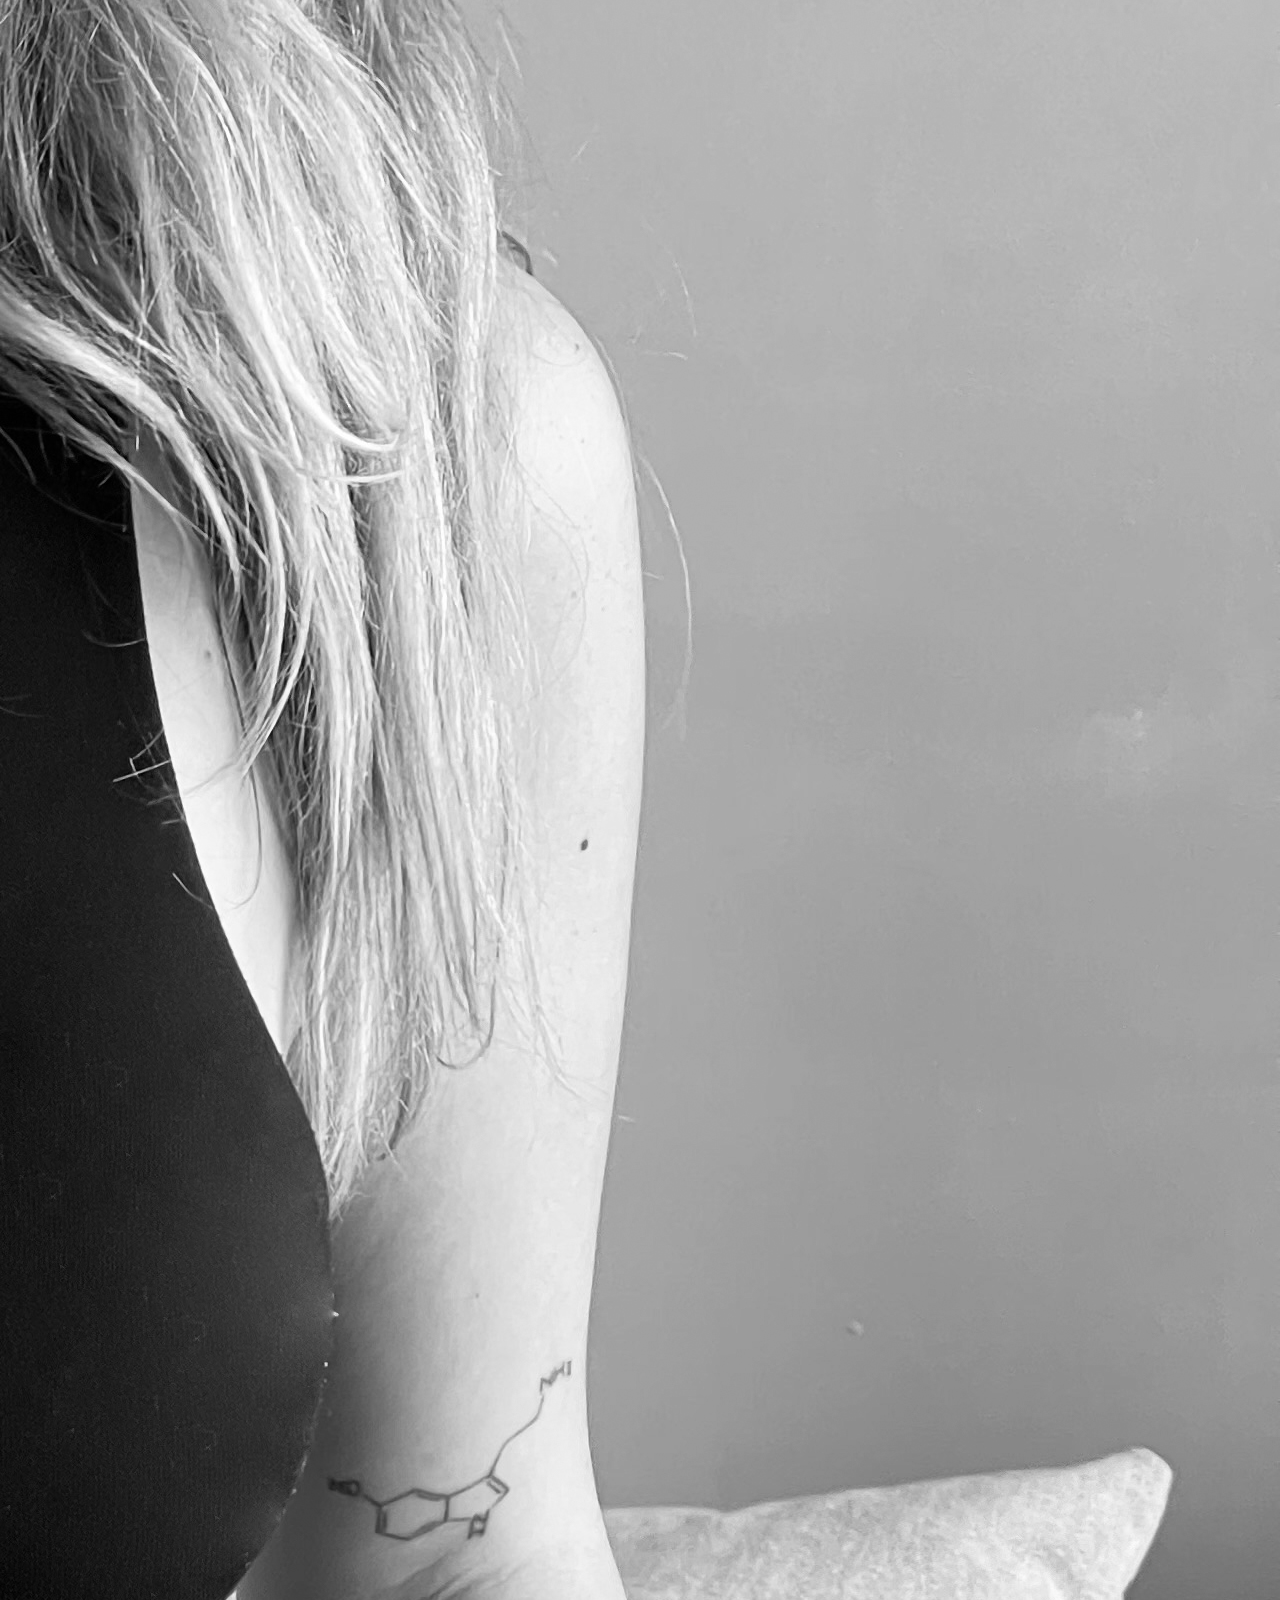
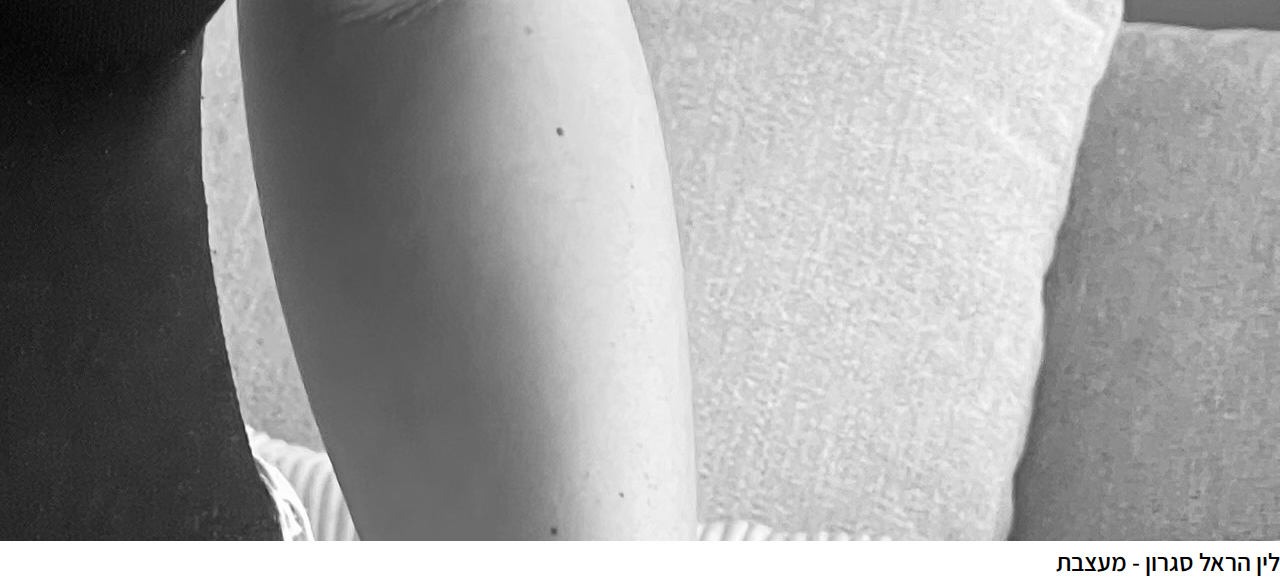
==== commit 7d473d3f: "fonts changes" ====
--- a/about.html
+++ b/about.html
@@ -1,15 +1,17 @@
 <!DOCTYPE html>
-<html lang="en">
+<html lang="he">
 
 <head>
   <meta charset="UTF-8" />
   <meta http-equiv="X-UA-Compatible" content="IE=edge" />
   <meta name="viewport" content="width=device-width, initial-scale=1.0" />
   <link rel="stylesheet" href="style.css" />
-  <link rel="stylesheet" href="lightbox.css" />
-  <script defer src="lightbox-plus-jquery.js"></script>
   <link href="https://cdn.jsdelivr.net/npm/bootstrap@5.3.0-alpha2/dist/css/bootstrap.min.css" rel="stylesheet"
     integrity="sha384-aFq/bzH65dt+w6FI2ooMVUpc+21e0SRygnTpmBvdBgSdnuTN7QbdgL+OapgHtvPp" crossorigin="anonymous" />
+
+    <link rel="preconnect" href="https://fonts.googleapis.com">
+    <link rel="preconnect" href="https://fonts.gstatic.com" crossorigin>
+    <link href="https://fonts.googleapis.com/css2?family=Assistant:wght@300&display=swap" rel="stylesheet">  
   <title>About</title>
 </head>
 
@@ -23,7 +25,22 @@
       </button>
     </div>
     <div class="collapse navbar-collapse text-center " id="navbarSupportedContent">
-      <ul class="navbar-nav">
+      <ul class="navbar-nav" dir="rtl">
+
+
+        <li class="nav-item nav-item-no-wrap">
+          <a class="nav-link " aria-current="page" href="index.html">דף הבית</a>
+        </li>
+        <li class="nav-item">
+          <a class="nav-link active" href="about.html">אודות</a>
+        </li>
+        <li class="nav-item">
+          <a class="nav-link" href="projects.html">פרוייקטים</a>
+        </li>
+        <li class="nav-item nav-item-no-wrap">
+          <a class="nav-link" href="contact.html">צור קשר</a>
+        </li>
+        
         <li class="nav-item">
           <a class="nav-link" href="https://www.facebook.com/profile.php?id=100089223909113" target="_blank"><svg
               xmlns="http://www.w3.org/2000/svg" width="30" height="30" fill="currentColor" class="bi bi-facebook"
@@ -41,48 +58,28 @@
                 d="M8 0C5.829 0 5.556.01 4.703.048 3.85.088 3.269.222 2.76.42a3.917 3.917 0 0 0-1.417.923A3.927 3.927 0 0 0 .42 2.76C.222 3.268.087 3.85.048 4.7.01 5.555 0 5.827 0 8.001c0 2.172.01 2.444.048 3.297.04.852.174 1.433.372 1.942.205.526.478.972.923 1.417.444.445.89.719 1.416.923.51.198 1.09.333 1.942.372C5.555 15.99 5.827 16 8 16s2.444-.01 3.298-.048c.851-.04 1.434-.174 1.943-.372a3.916 3.916 0 0 0 1.416-.923c.445-.445.718-.891.923-1.417.197-.509.332-1.09.372-1.942C15.99 10.445 16 10.173 16 8s-.01-2.445-.048-3.299c-.04-.851-.175-1.433-.372-1.941a3.926 3.926 0 0 0-.923-1.417A3.911 3.911 0 0 0 13.24.42c-.51-.198-1.092-.333-1.943-.372C10.443.01 10.172 0 7.998 0h.003zm-.717 1.442h.718c2.136 0 2.389.007 3.232.046.78.035 1.204.166 1.486.275.373.145.64.319.92.599.28.28.453.546.598.92.11.281.24.705.275 1.485.039.843.047 1.096.047 3.231s-.008 2.389-.047 3.232c-.035.78-.166 1.203-.275 1.485a2.47 2.47 0 0 1-.599.919c-.28.28-.546.453-.92.598-.28.11-.704.24-1.485.276-.843.038-1.096.047-3.232.047s-2.39-.009-3.233-.047c-.78-.036-1.203-.166-1.485-.276a2.478 2.478 0 0 1-.92-.598 2.48 2.48 0 0 1-.6-.92c-.109-.281-.24-.705-.275-1.485-.038-.843-.046-1.096-.046-3.233 0-2.136.008-2.388.046-3.231.036-.78.166-1.204.276-1.486.145-.373.319-.64.599-.92.28-.28.546-.453.92-.598.282-.11.705-.24 1.485-.276.738-.034 1.024-.044 2.515-.045v.002zm4.988 1.328a.96.96 0 1 0 0 1.92.96.96 0 0 0 0-1.92zm-4.27 1.122a4.109 4.109 0 1 0 0 8.217 4.109 4.109 0 0 0 0-8.217zm0 1.441a2.667 2.667 0 1 1 0 5.334 2.667 2.667 0 0 1 0-5.334z" />
             </svg></a>
         </li>
-
-        <li class="nav-item">
-          <a class="nav-link " aria-current="page" href="index.html">Home</a>
-        </li>
-        <li class="nav-item">
-          <a class="nav-link active" href="about.html">About</a>
-        </li>
-        <li class="nav-item">
-          <a class="nav-link" href="projects.html">Projects</a>
-        </li>
-        <li class="nav-item">
-          <a class="nav-link" href="contact.html">Contact</a>
-        </li>
       </ul>
     </div>
   </nav>
 
-
-  <div class="container">
+  <div class="container text-center mb-4">
+    <h2>אודות</h2>
+    <hr class="mx-auto w-25" />
+  </div>
+  <div class="container" dir="rtl">
     <div class="row" style="align-items: center; justify-content: center">
       <div class="row">
         <div class="col">
-          
-            <h2 class="text-center mt-3 display-6 fw-bold">About Us</h2>
-            <hr class="mx-auto w-25" />
             <p>
-              Harel Sgaron Architects was founded by architect Lidor Segaron
-              and designer Lin Harel. The office specializes in planning the
-              most important place for you, "home." From choosing the site to
-              building architecture, interior design, and connecting all the
-              components to a complete and homogeneous space. We accompany you
-              at every step, from choosing the suitable place for you to the
-              smallest detail. Our design emphasizes minimalism, the use of
-              natural materials, the connection between humans and nature, and
-              creating a contemporary, clean experience that stands the test
-              of time. The "home" is yours, and therefore we tailor the most
-              accurate solution for you.
+              הראל סגרון אדריכלים הוקם על ידי אדריכל לידור סגרון והמעצבת לין הראל.
+              המשרד עוסק בתכנון המקום החשוב ביותר עבורכם "הבית".
+              מבחירת השטח, לאדריכלות המבנה , עיצוב הפנים וחיבור כלל המרכיבים לחלל אחד שלם והומוגני .
+              אנו מלווים אתכם בכל שלב, מבחירת המקום המתאים עבורכם ועד הפרט הקטן ביותר.
+              העיצוב שלנו שם דגש על מינימליזם ,שימוש בחומרים טבעיים, בחיבור האדם אל הטבע וביצירת חוויה עכשווית נקייה העומדת במבחן הזמן.
+              ה"בית " הוא שלכם ולכן אנו מתאימים את החליפה המדויקת ביותר עבורכם.
               <br>
-            <p id="hello">
-              “Architecture is the learned game,
-              correct and magnificent, of forms assembled in the light.” <br>Le
-              Corbusier
+            <p id="hello" dir="ltr">
+              “Architecture is the learned game, correct and magnificent, of forms assembled in the light.” <br>Le Corbusier
             </p>
             </p>
            
@@ -92,22 +89,23 @@
     </div>
   </div>
 
-  <div class="container-fluid">
+  <div class="container-fluid mb-3" dir="rtl">
     <div class="row" style="align-items: center; justify-content: center" >
       <div class="col-lg-3 col-md-6 mt-3">
-        <div class="card">
+        <div class="card card-hover">
           <img src="aboutphotos/003.jpg" alt="lidor" class="card-img-top" />
           <div class="card-body">
-            <h5 class="card-title">Arch. Lidor Sagron</h5>
+            <h5 class="card-title text-center">לידור סגרון - אדריכל</h5>
+            
           </div>
         </div>
       </div>
 
       <div class="col-lg-3 col-md-6 mt-3">
-        <div class="card">
+        <div class="card card-hover">
           <img src="aboutphotos/006.jpg" alt="lin" class="card-img-top" />
           <div class="card-body">
-            <h5 class="card-title">Desg. Lin Harel Sagron</h5>
+            <h5 class="card-title text-center"> לין הראל סגרון - מעצבת</h5>
           </div>
         </div>
       </div>
--- a/style.css
+++ b/style.css
@@ -2,19 +2,39 @@
     padding: 0;
     margin: 0;
     box-sizing: border-box;
+
+}
+
+.navbar{
+  margin: 0 30px;
+}
+
+p, h2{
+  font-family: 'Assistant', sans-serif; 
 }
 
 
+p{
+  font-size: 20px;
+  font-weight: 300;
+}
 
 .navbar-nav li a {
+    font-family: 'Assistant', sans-serif;  
     color: black ;
-    font-size: 23px;
+    font-size: 25px;
+    margin: 0 7px;
+    font-family: 'Assistant', sans-serif;  
+}
+
+.navbar-expand-lg{
+  background-color: transparent;
 }
 
 
-
 .navbar-nav .nav-link.active, .navbar-nav .nav-link.show{
-    color: white !important
+    color: rgb(38, 185, 33) !important;
+    text-decoration: underline
 }
 
 .carousel-item img{
@@ -85,44 +105,77 @@
 
 }
 
+/*--------------------------------------about------------------------*/ 
 
+.card-body h5{
+    font-size: 25px;
+    font-weight: 600;
+}
+
+.card-hover {
+    transition: box-shadow 0.3s ease;
+  }
+  
+  .card-hover:hover {
+    box-shadow: 0 4px 8px rgba(0, 0, 0, 0.7);
+    transform: translateY(-8px);
+  }
 /*--------------------------------------contact page------------------------*/ 
 
 .fa-solid{
     margin-right: 10px;
 }
 
-/* ----------------About------------------- */
+
+/*-----------------------projects-------------------------------------*/
+
+.card {
+    position: relative;
+    overflow: hidden;
+  }
+  
+  .card-img-overlay {
+    position: absolute;
+    top: 0;
+    left: 0;
+    right: 0;
+    bottom: 0;
+    display: flex;
+    align-items: center;
+    justify-content: center;
+    background-color: rgba(255, 255, 255, 0.9);
+    opacity: 0;
+    transition: opacity 0.3s ease;
+  }
+
+  .card-title {
+    font-size: 30px; /* Adjust the font size as needed */
+    font-family: 'Assistant', sans-serif;  
+  }
+  
+  .card:hover .card-img-overlay,
+  .card .card-img-overlay-mobile {
+    opacity: 1;
+  }
+  
+  .card-title {
+    margin: 0;
+    color: black;
+  }
+  
+  /* Media query for mobile devices */
+  
 
 
 
-.card{
-    box-shadow: 0 0 30px rgba(0, 0, 0, 0.5);
-}
+/*------------------------------------------------------------*/
 
 
-/*-----------------------projects-------------------------------------*/
+.nav-item-no-wrap {
+    white-space: nowrap;
+  }
 
 
 
-.card-img-top {
-    height: 100%;
-    width: 100%;
-}
-
-.card:hover {
-    transform: scale(1.06);
-    transition: transform 0.3s ease;
-}
 
 
-.h-100{
-    cursor: pointer;
-}
-
-
-a {
-    text-decoration: none !important;
-}
-
-
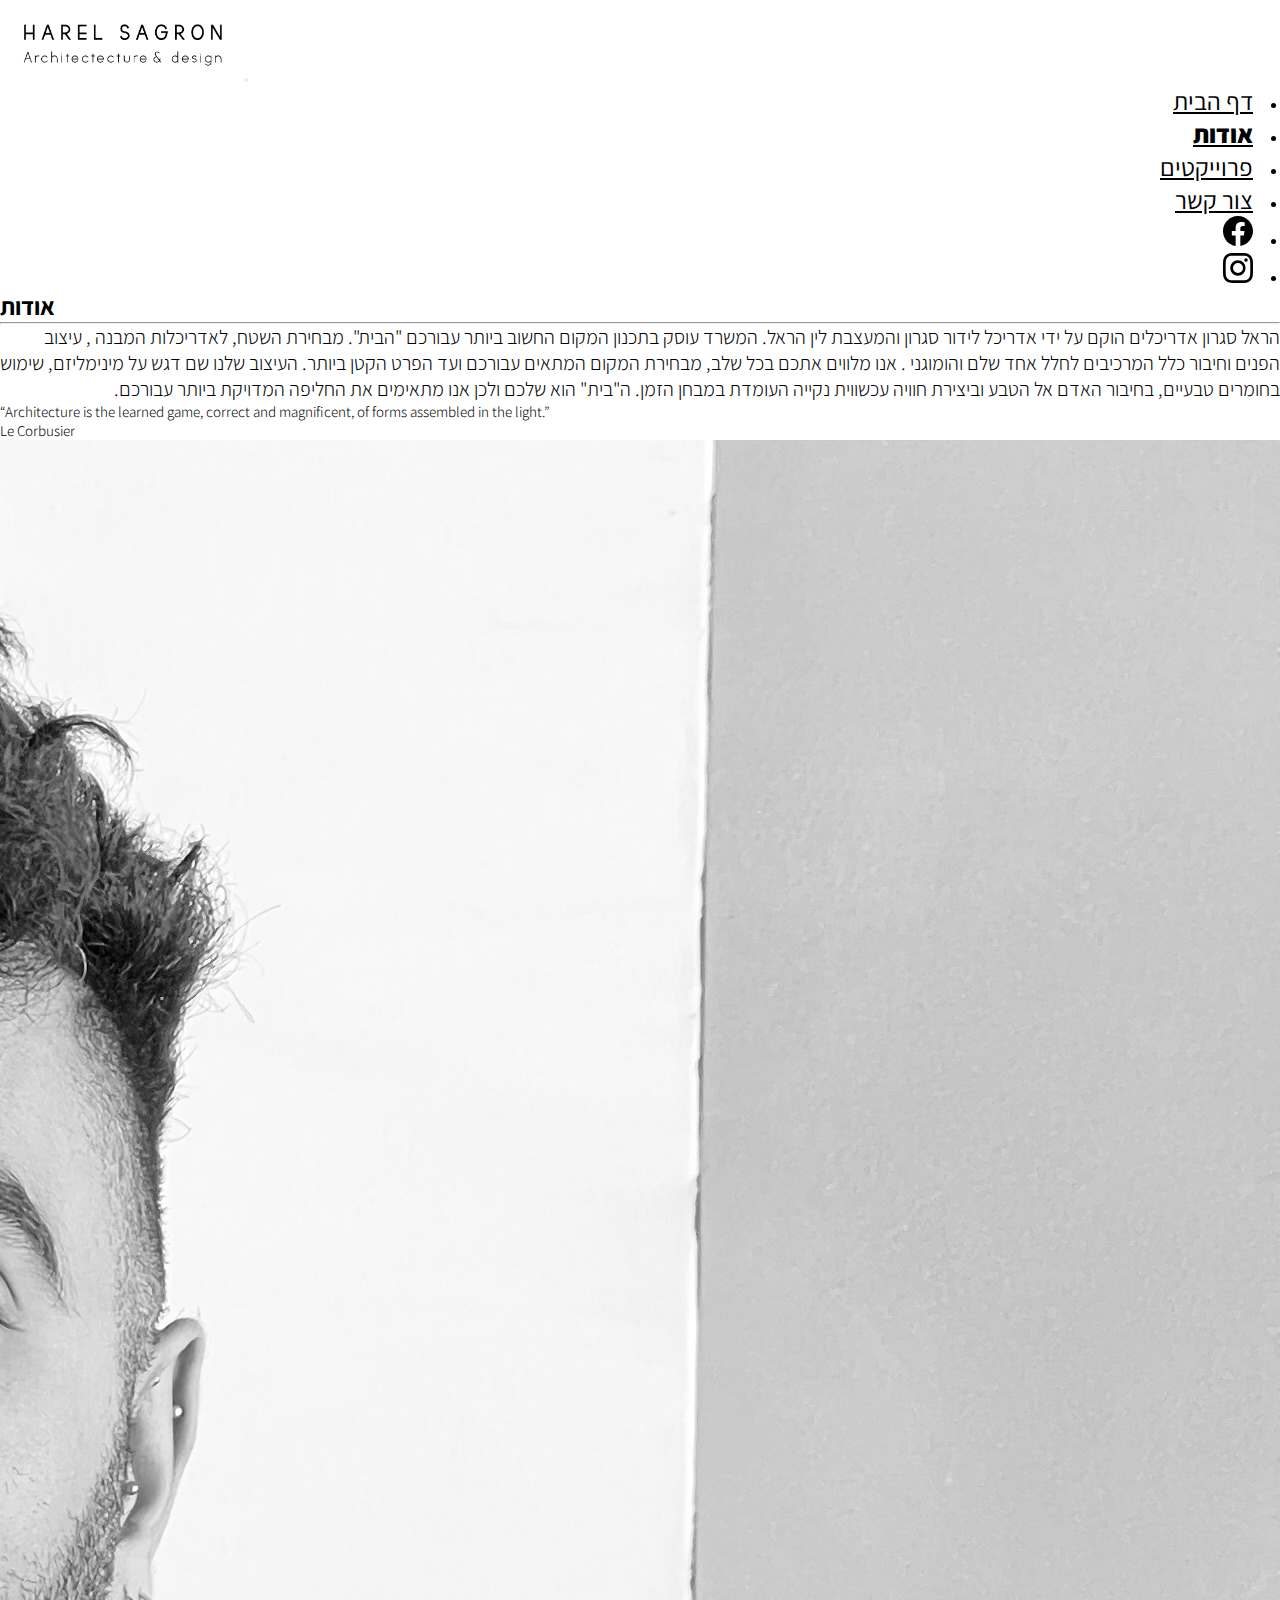
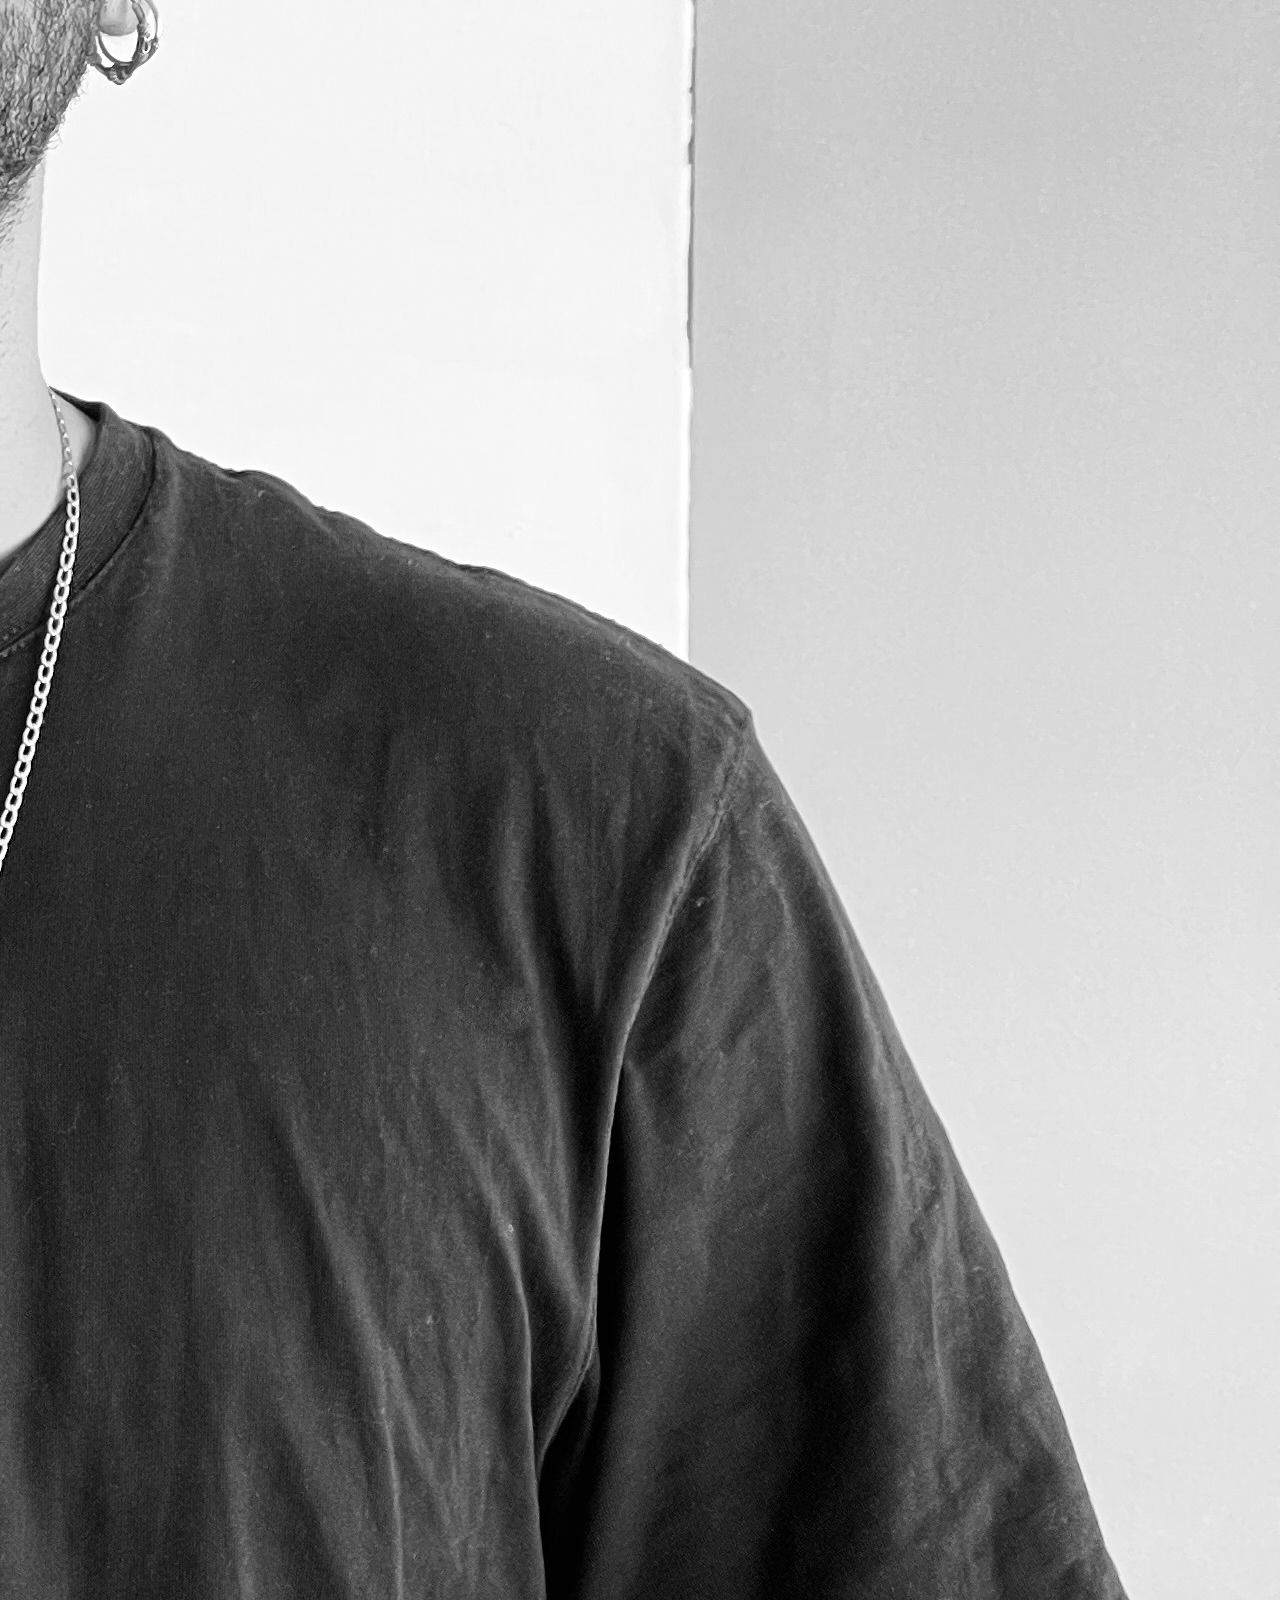
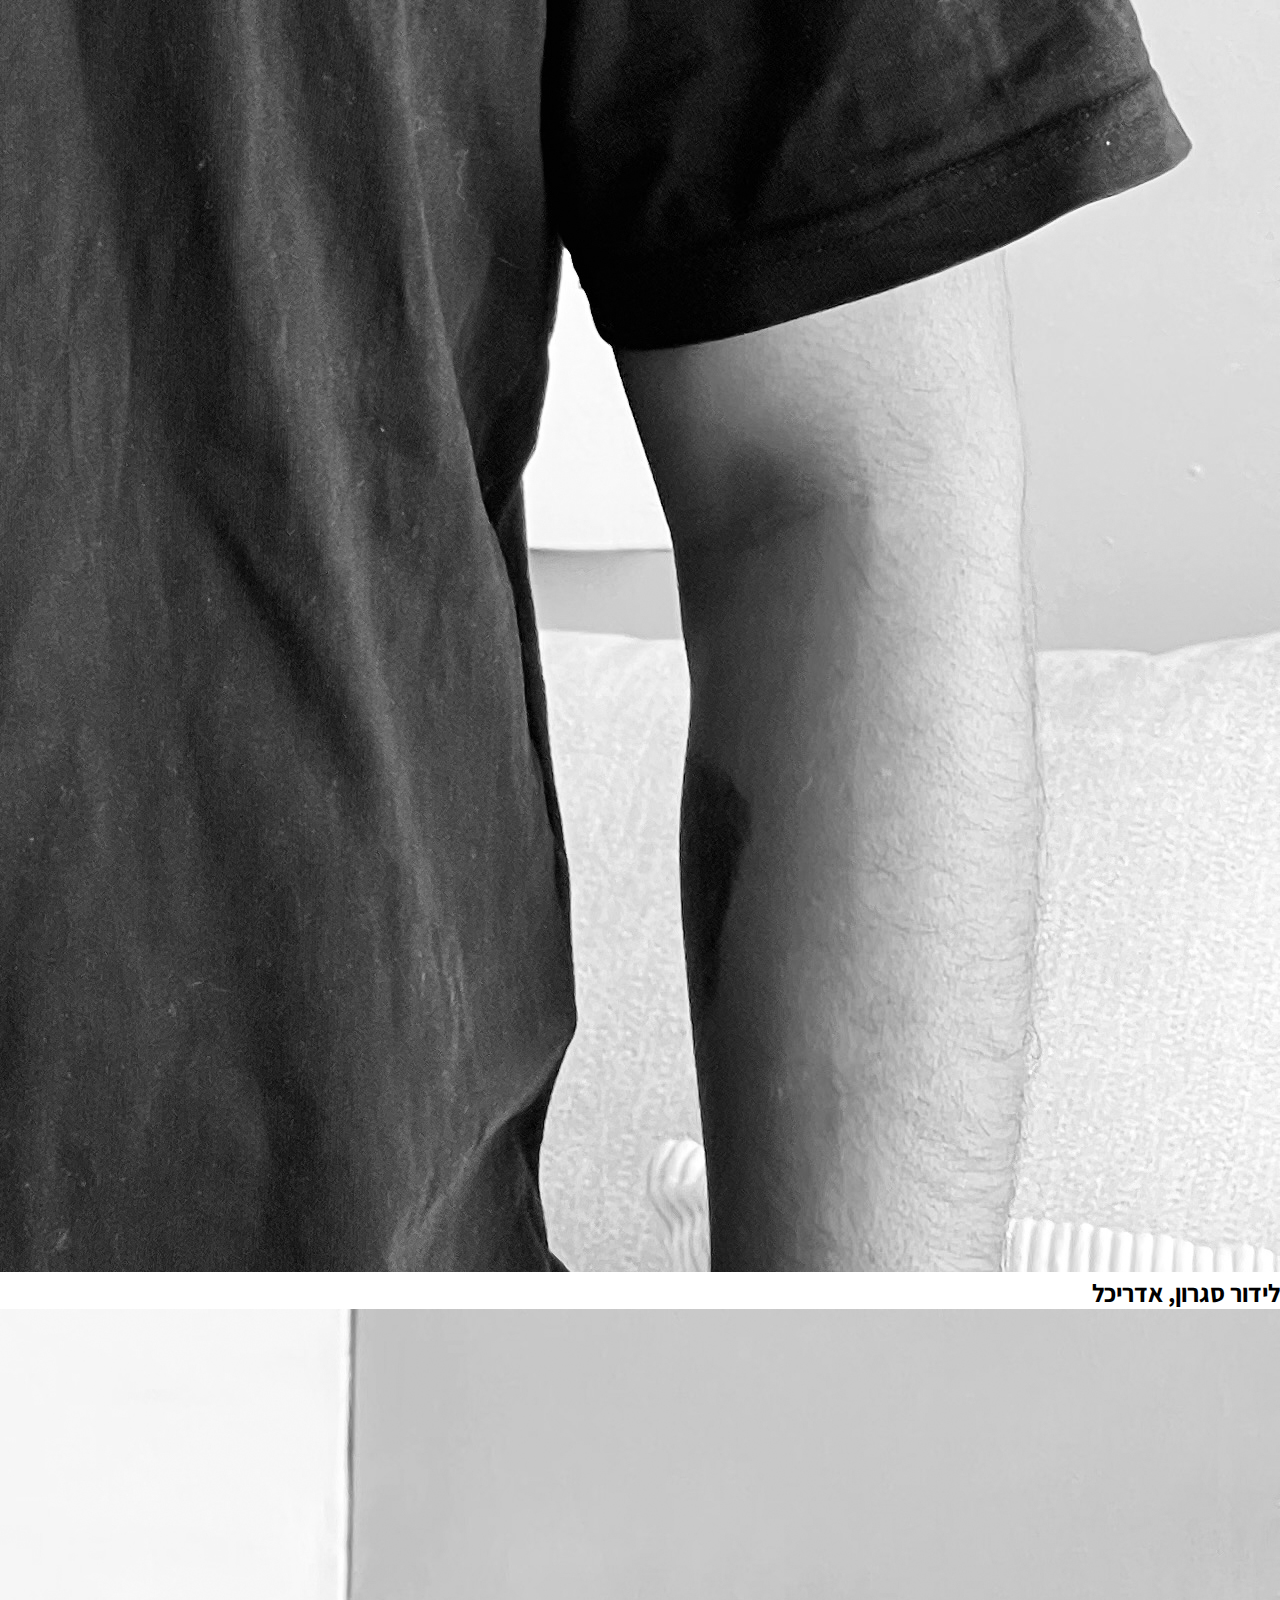
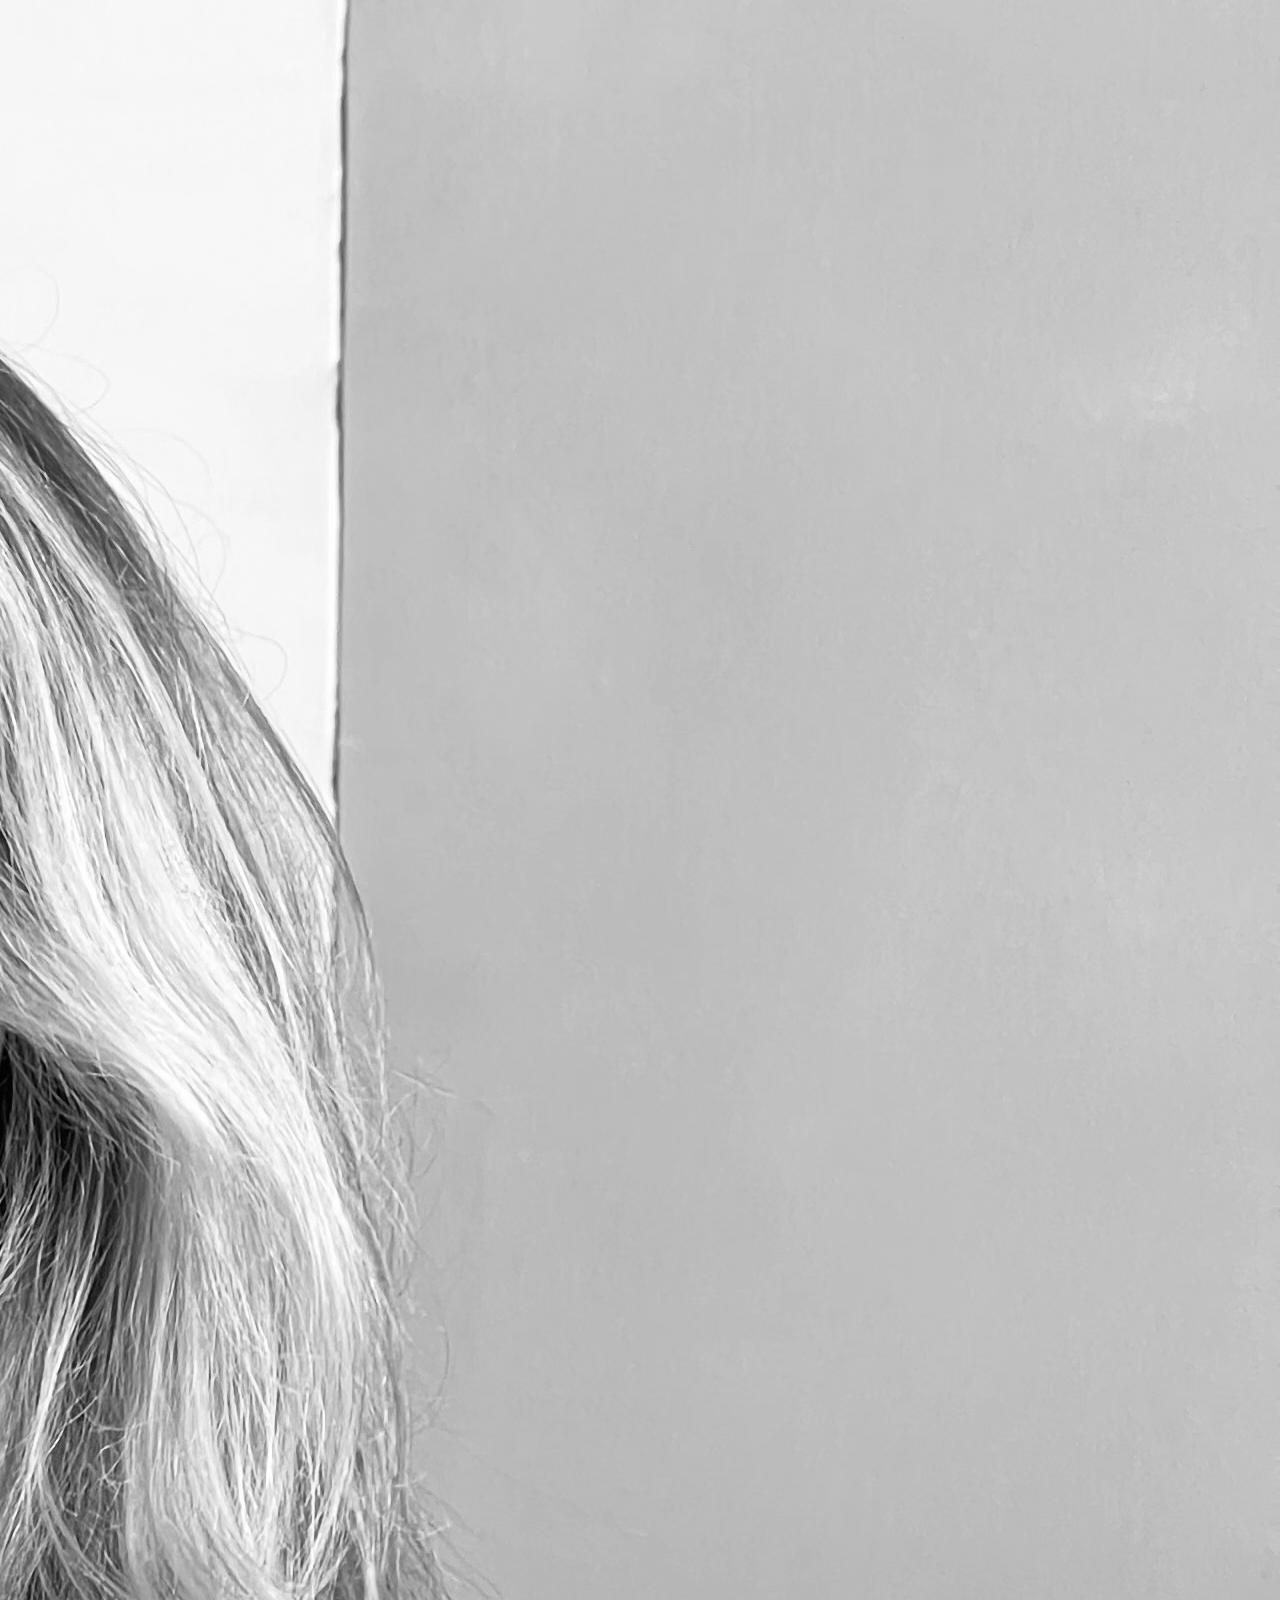
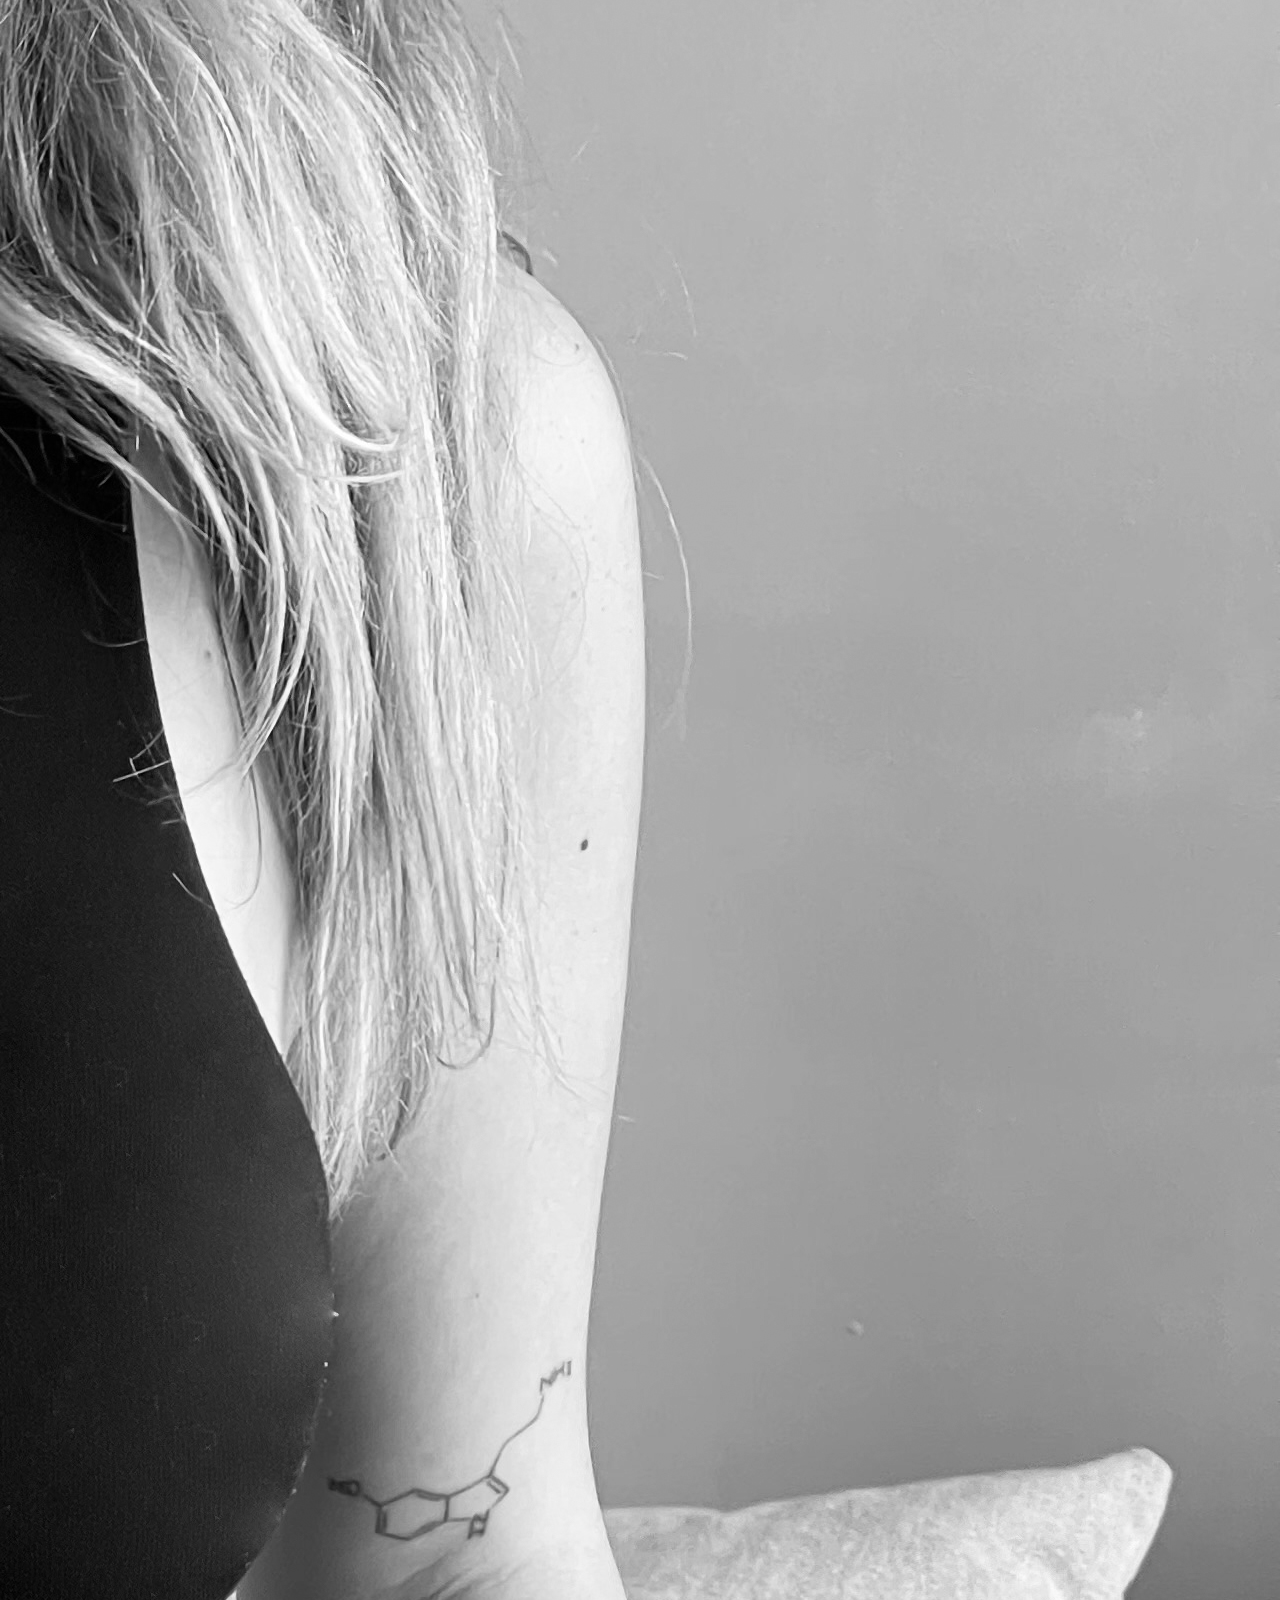
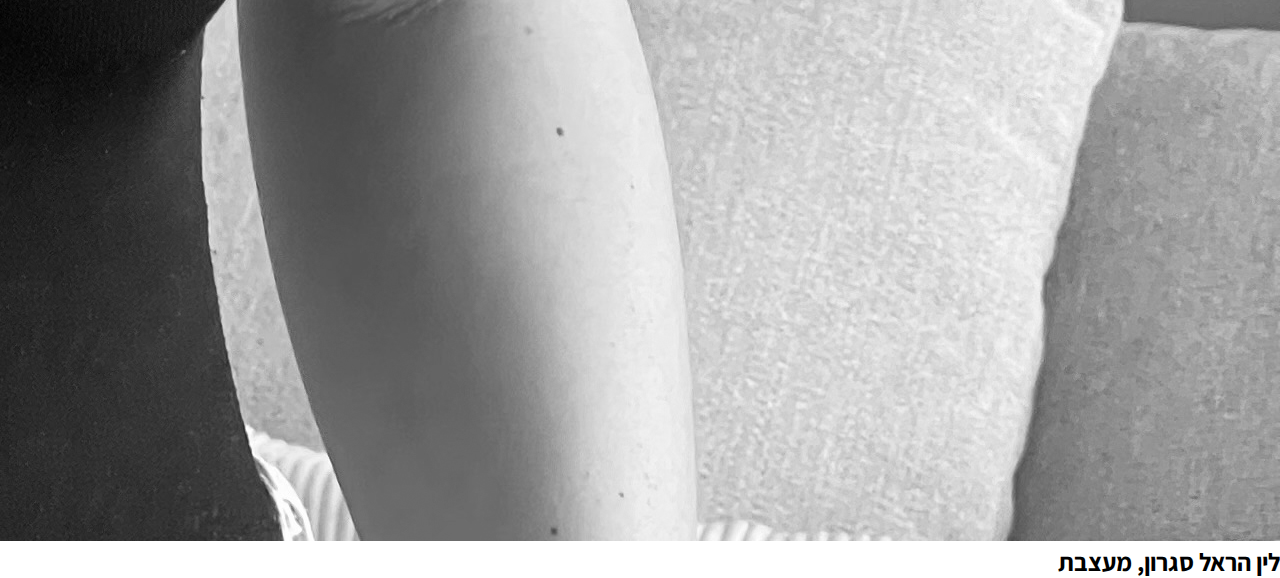
==== commit 36e89498: "need t add contact" ====
--- a/about.html
+++ b/about.html
@@ -75,8 +75,8 @@
               המשרד עוסק בתכנון המקום החשוב ביותר עבורכם "הבית".
               מבחירת השטח, לאדריכלות המבנה , עיצוב הפנים וחיבור כלל המרכיבים לחלל אחד שלם והומוגני .
               אנו מלווים אתכם בכל שלב, מבחירת המקום המתאים עבורכם ועד הפרט הקטן ביותר.
-              העיצוב שלנו שם דגש על מינימליזם ,שימוש בחומרים טבעיים, בחיבור האדם אל הטבע וביצירת חוויה עכשווית נקייה העומדת במבחן הזמן.
-              ה"בית " הוא שלכם ולכן אנו מתאימים את החליפה המדויקת ביותר עבורכם.
+              העיצוב שלנו שם דגש על מינימליזם, שימוש בחומרים טבעיים, בחיבור האדם אל הטבע וביצירת חוויה עכשווית נקייה העומדת במבחן הזמן.
+              ה"בית" הוא שלכם ולכן אנו מתאימים את החליפה המדויקת ביותר עבורכם.
               <br>
             <p id="hello" dir="ltr">
               “Architecture is the learned game, correct and magnificent, of forms assembled in the light.” <br>Le Corbusier
@@ -95,7 +95,7 @@
         <div class="card card-hover">
           <img src="aboutphotos/003.jpg" alt="lidor" class="card-img-top" />
           <div class="card-body">
-            <h5 class="card-title text-center">לידור סגרון - אדריכל</h5>
+            <h5 class="card-title text-center">לידור סגרון, אדריכל</h5>
             
           </div>
         </div>
@@ -105,7 +105,7 @@
         <div class="card card-hover">
           <img src="aboutphotos/006.jpg" alt="lin" class="card-img-top" />
           <div class="card-body">
-            <h5 class="card-title text-center"> לין הראל סגרון - מעצבת</h5>
+            <h5 class="card-title text-center"> לין הראל סגרון, מעצבת</h5>
           </div>
         </div>
       </div>
--- a/style.css
+++ b/style.css
@@ -5,9 +5,6 @@
 
 }
 
-.navbar{
-  margin: 0 30px;
-}
 
 p, h2{
   font-family: 'Assistant', sans-serif; 
@@ -19,6 +16,11 @@
   font-weight: 300;
 }
 
+
+.navbar-nav{
+  margin: 0 20px;
+}
+
 .navbar-nav li a {
     font-family: 'Assistant', sans-serif;  
     color: black ;
@@ -27,14 +29,17 @@
     font-family: 'Assistant', sans-serif;  
 }
 
-.navbar-expand-lg{
-  background-color: transparent;
+
+.nav-item-no-wrap {
+  white-space: nowrap;
 }
 
 
+
 .navbar-nav .nav-link.active, .navbar-nav .nav-link.show{
-    color: rgb(38, 185, 33) !important;
-    text-decoration: underline
+    color: rgb(0, 0, 0) !important;
+   
+    font-weight: 800;
 }
 
 .carousel-item img{
@@ -43,14 +48,6 @@
     object-fit: cover;
 }
 
-.dropdown-menu.custom-border {
-    border :none
-  }
-
-
-.dropdown-menu .bg-transparent {
-    background-color: transparent;
-}
 
 #logo{
     width: 15rem;
@@ -63,7 +60,6 @@
 
 
 /*-----------------------Gallery Pages-------------------------------------*/
-
 
 
 .gallery{
@@ -109,7 +105,6 @@
 
 .card-body h5{
     font-size: 25px;
-    font-weight: 600;
 }
 
 .card-hover {
@@ -123,7 +118,7 @@
 /*--------------------------------------contact page------------------------*/ 
 
 .fa-solid{
-    margin-right: 10px;
+    margin-left: 10px;
 }
 
 
@@ -163,19 +158,7 @@
     color: black;
   }
   
-  /* Media query for mobile devices */
-  
-
-
-
-/*------------------------------------------------------------*/
-
-
-.nav-item-no-wrap {
-    white-space: nowrap;
-  }
 
 
 
 
-
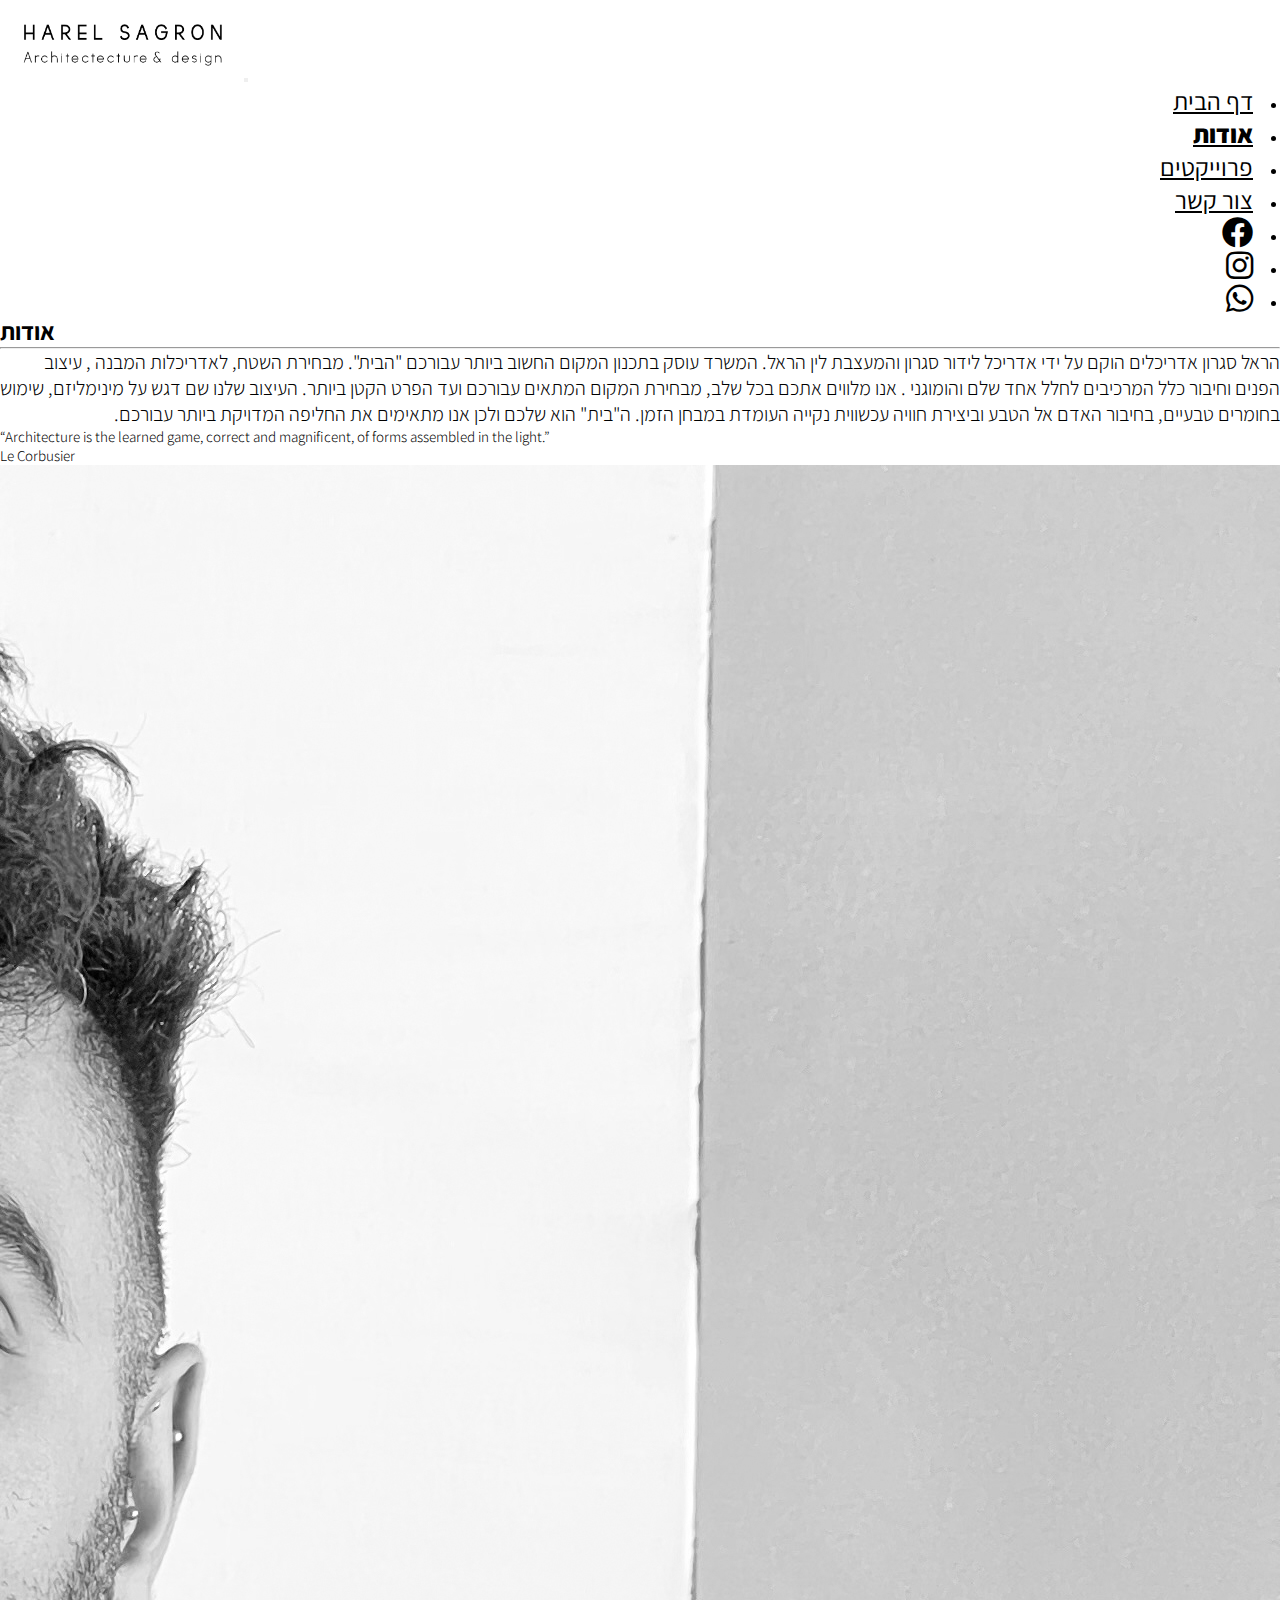
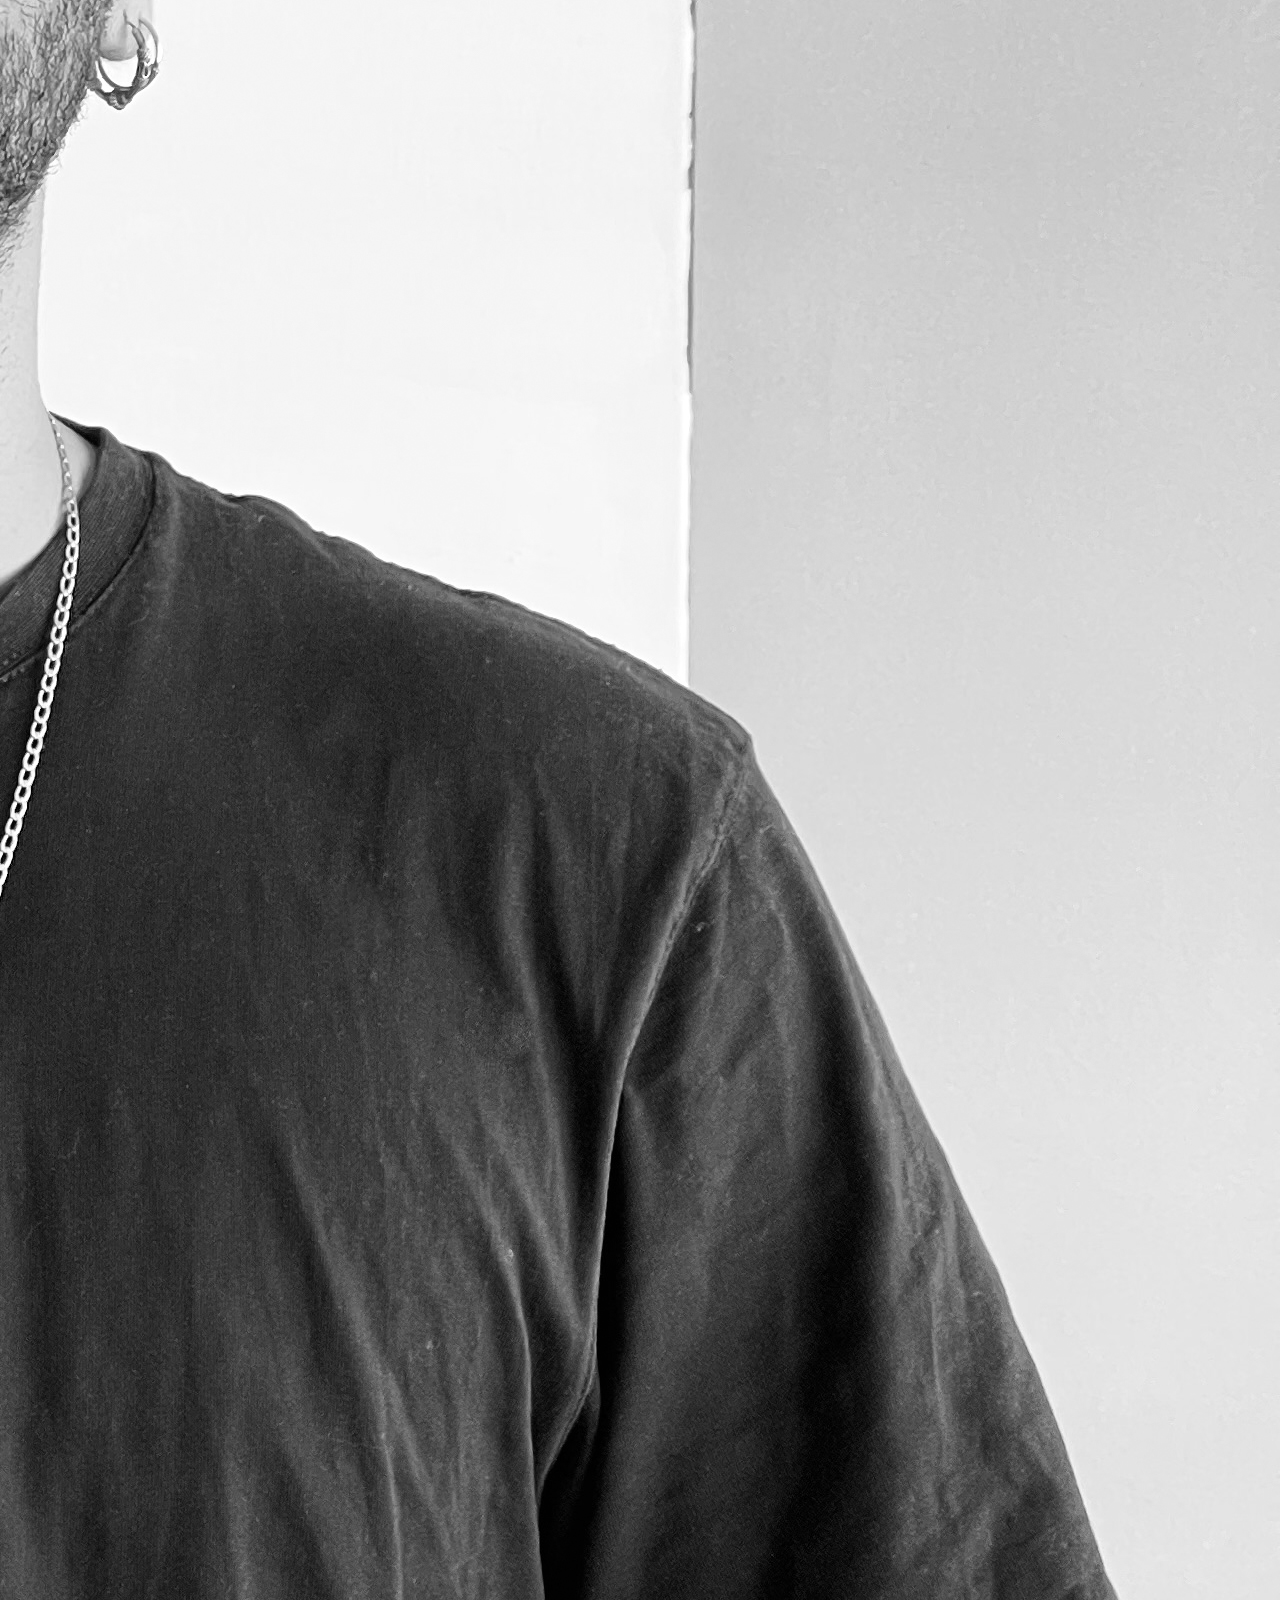
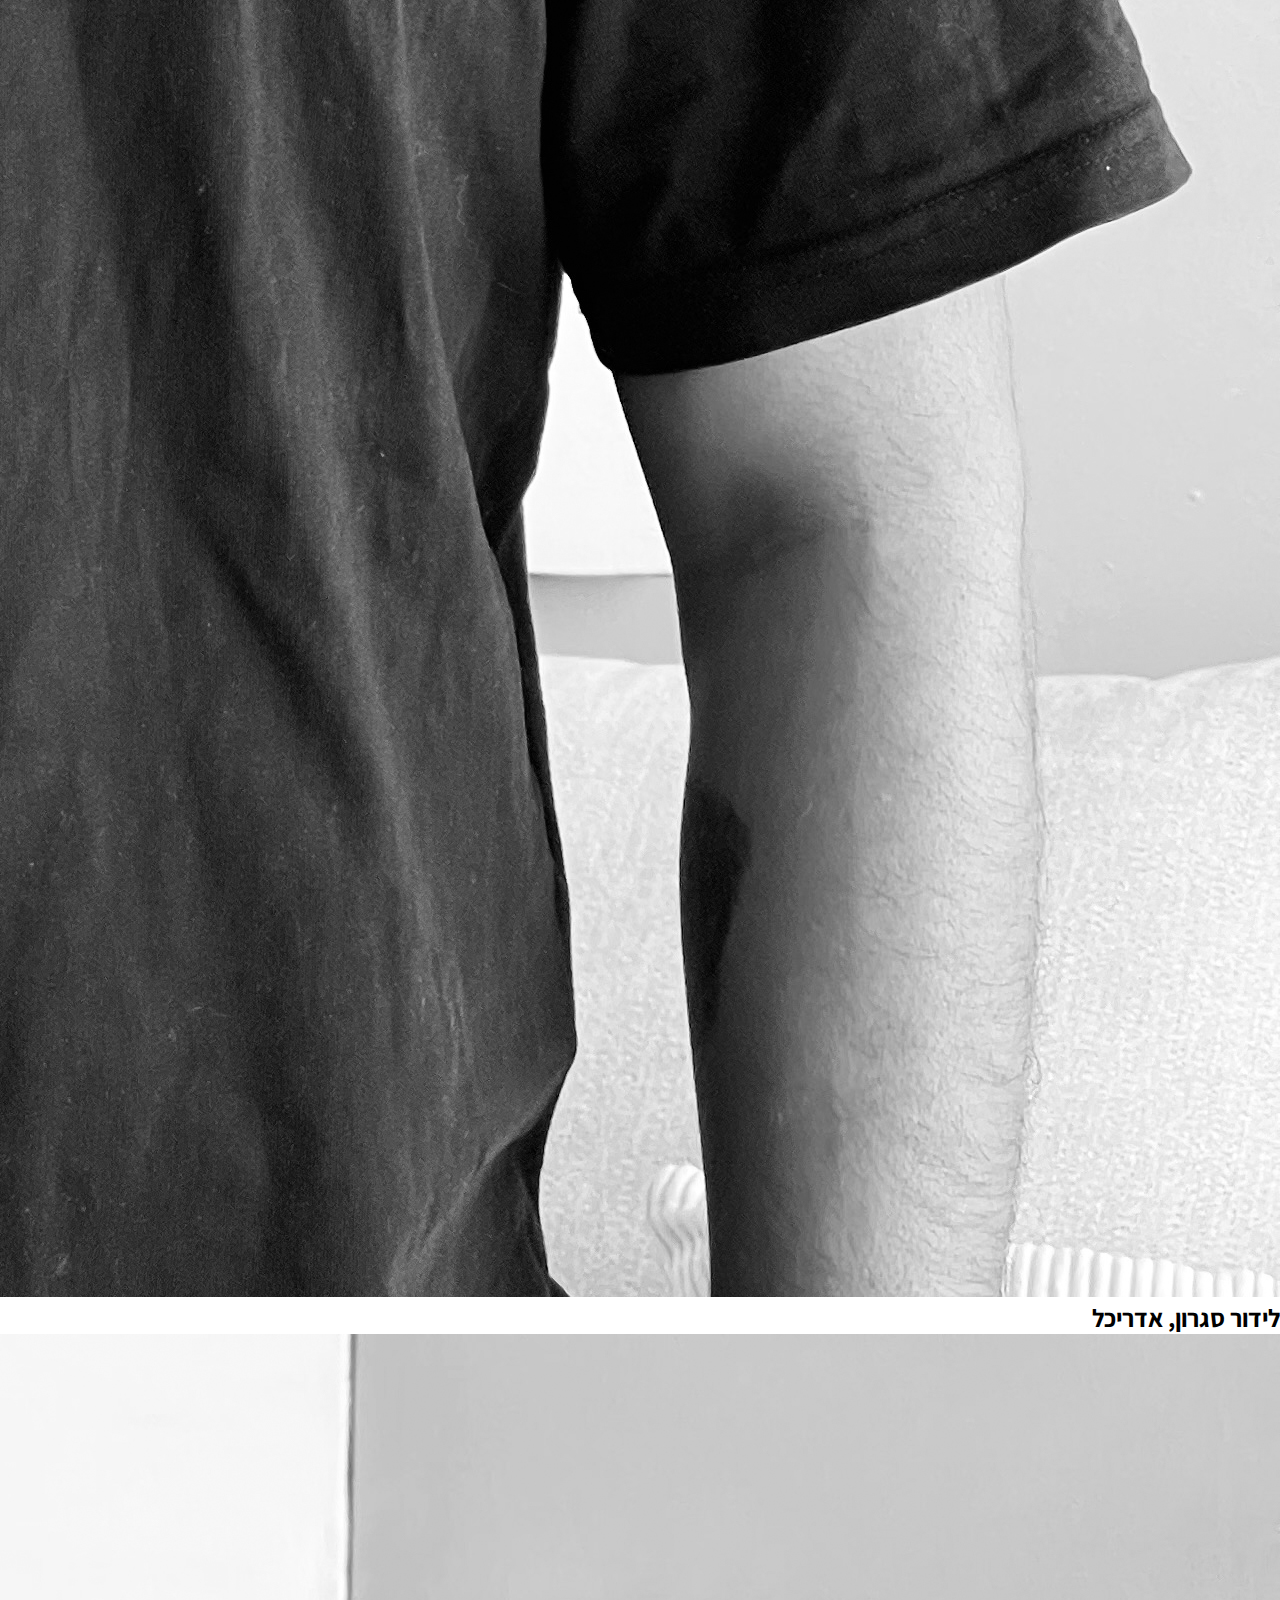
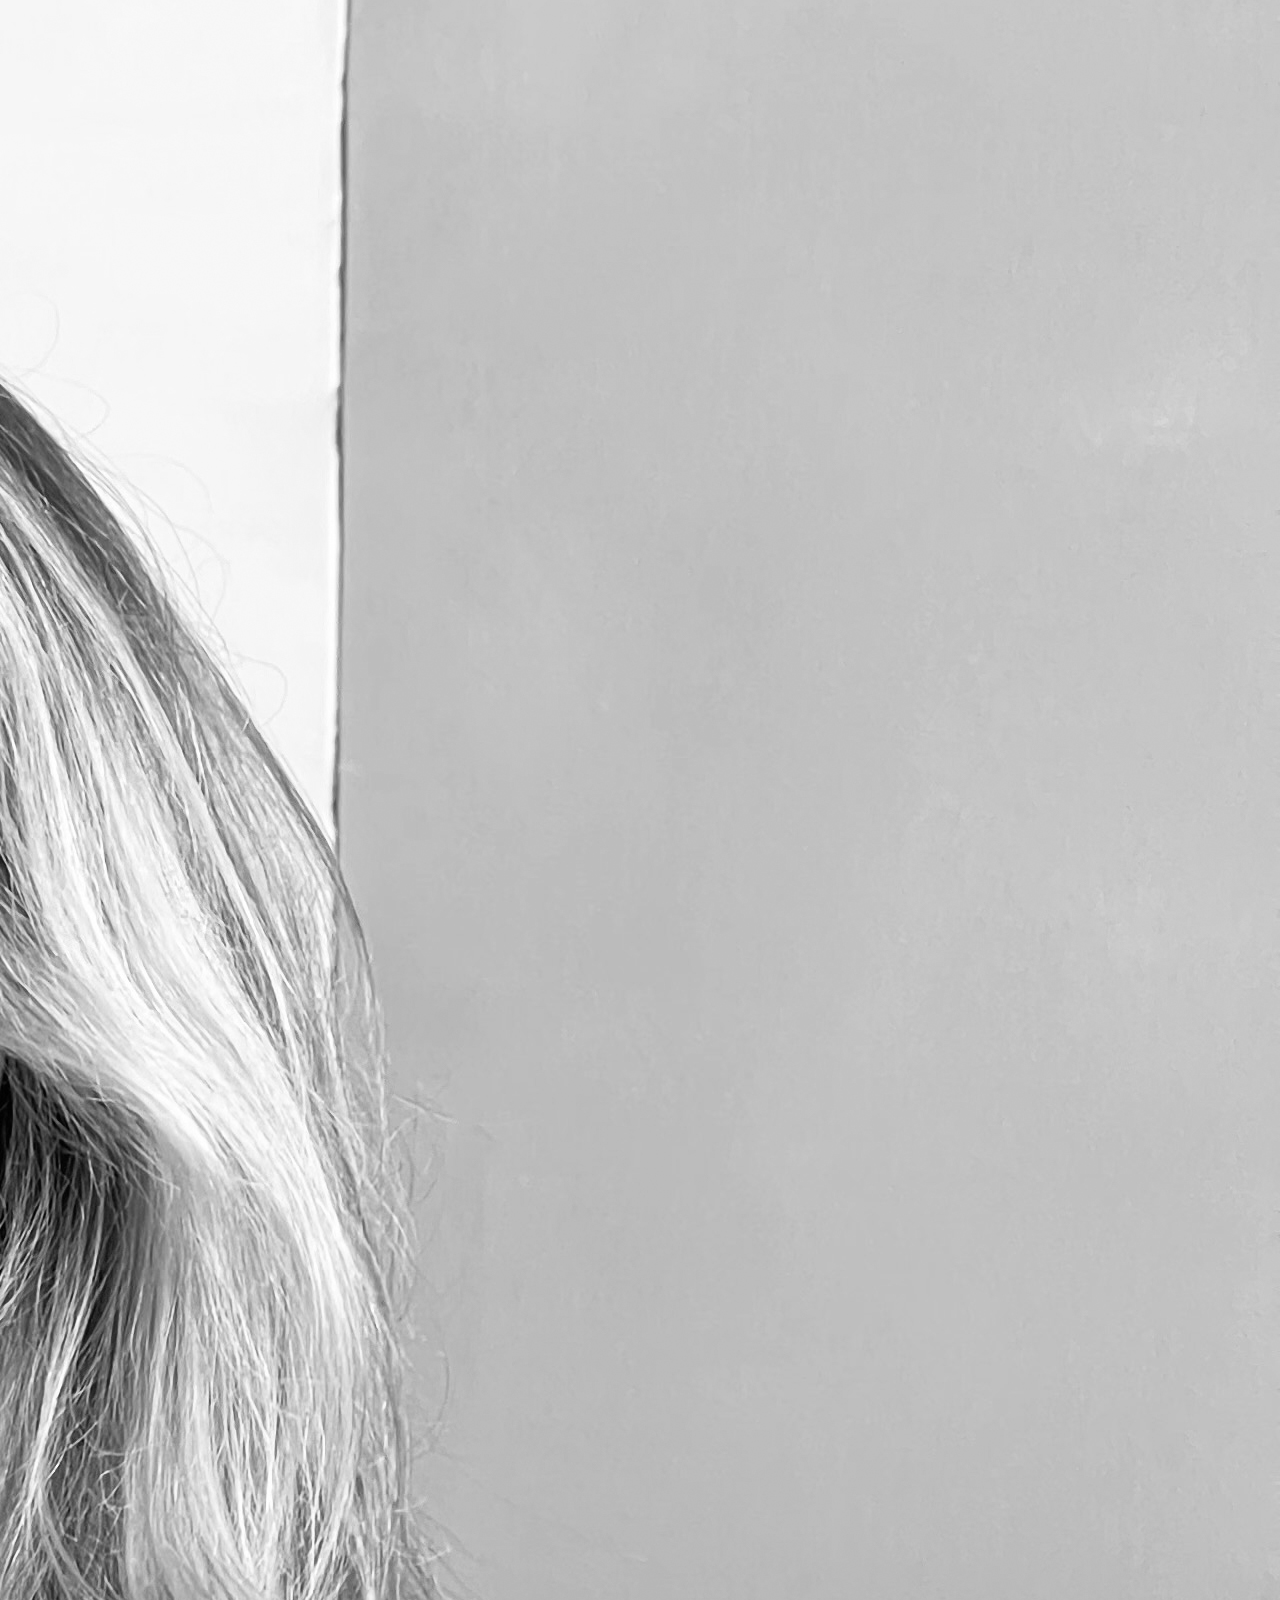
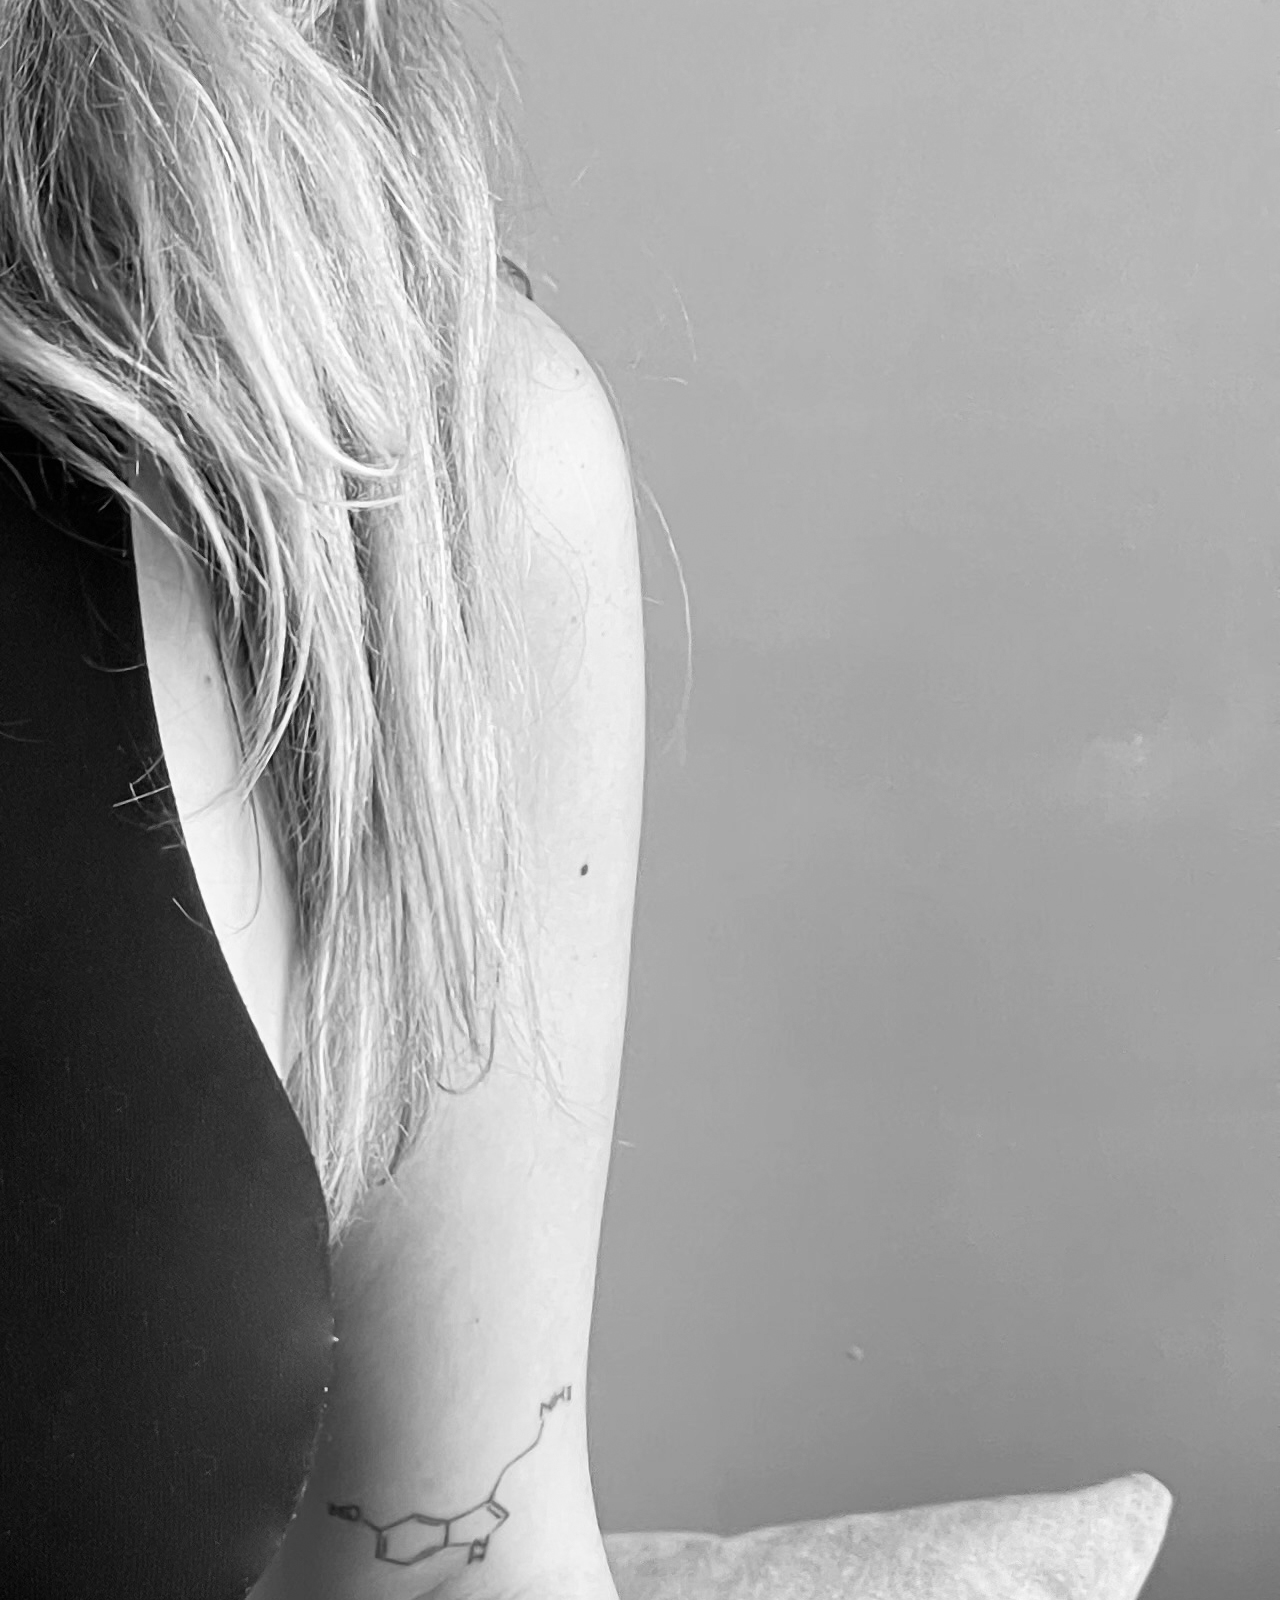
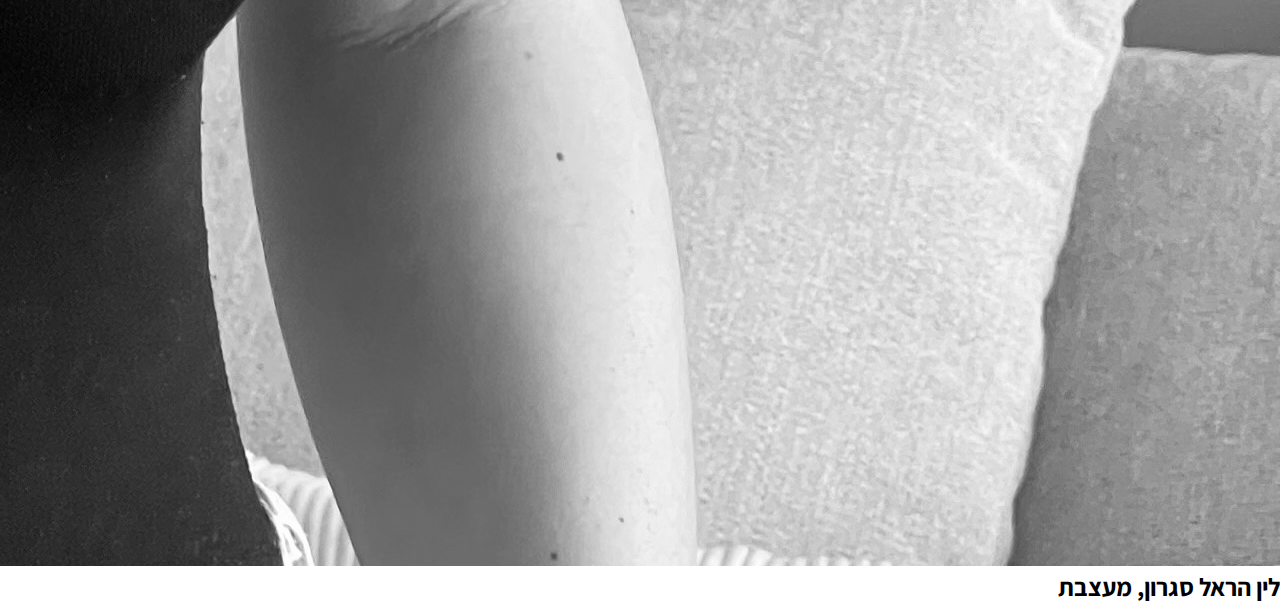
==== commit 7b651cf7: "added whatapp" ====
--- a/about.html
+++ b/about.html
@@ -8,6 +8,7 @@
   <link rel="stylesheet" href="style.css" />
   <link href="https://cdn.jsdelivr.net/npm/bootstrap@5.3.0-alpha2/dist/css/bootstrap.min.css" rel="stylesheet"
     integrity="sha384-aFq/bzH65dt+w6FI2ooMVUpc+21e0SRygnTpmBvdBgSdnuTN7QbdgL+OapgHtvPp" crossorigin="anonymous" />
+    <link rel="stylesheet" href="https://cdnjs.cloudflare.com/ajax/libs/font-awesome/6.0.0-beta3/css/all.min.css">
 
     <link rel="preconnect" href="https://fonts.googleapis.com">
     <link rel="preconnect" href="https://fonts.gstatic.com" crossorigin>
@@ -40,23 +41,20 @@
         <li class="nav-item nav-item-no-wrap">
           <a class="nav-link" href="contact.html">צור קשר</a>
         </li>
-        
         <li class="nav-item">
-          <a class="nav-link" href="https://www.facebook.com/profile.php?id=100089223909113" target="_blank"><svg
-              xmlns="http://www.w3.org/2000/svg" width="30" height="30" fill="currentColor" class="bi bi-facebook"
-              viewBox="0 0 16 16">
-              <path
-                d="M16 8.049c0-4.446-3.582-8.05-8-8.05C3.58 0-.002 3.603-.002 8.05c0 4.017 2.926 7.347 6.75 7.951v-5.625h-2.03V8.05H6.75V6.275c0-2.017 1.195-3.131 3.022-3.131.876 0 1.791.157 1.791.157v1.98h-1.009c-.993 0-1.303.621-1.303 1.258v1.51h2.218l-.354 2.326H9.25V16c3.824-.604 6.75-3.934 6.75-7.951z" />
-            </svg></a>
+          <a class="nav-link" href="https://www.facebook.com/profile.php?id=100089223909113" target="_blank">
+              <i class="fab fa-facebook fa-lg"></i>
+          </a>
         </li>
-
         <li class="nav-item">
-          <a class="nav-link" href="https://www.instagram.com/harel_sagron/" target="_blank"><svg
-              xmlns="http://www.w3.org/2000/svg" width="30" height="30" fill="currentColor" class="bi bi-instagram"
-              viewBox="0 0 16 16">
-              <path
-                d="M8 0C5.829 0 5.556.01 4.703.048 3.85.088 3.269.222 2.76.42a3.917 3.917 0 0 0-1.417.923A3.927 3.927 0 0 0 .42 2.76C.222 3.268.087 3.85.048 4.7.01 5.555 0 5.827 0 8.001c0 2.172.01 2.444.048 3.297.04.852.174 1.433.372 1.942.205.526.478.972.923 1.417.444.445.89.719 1.416.923.51.198 1.09.333 1.942.372C5.555 15.99 5.827 16 8 16s2.444-.01 3.298-.048c.851-.04 1.434-.174 1.943-.372a3.916 3.916 0 0 0 1.416-.923c.445-.445.718-.891.923-1.417.197-.509.332-1.09.372-1.942C15.99 10.445 16 10.173 16 8s-.01-2.445-.048-3.299c-.04-.851-.175-1.433-.372-1.941a3.926 3.926 0 0 0-.923-1.417A3.911 3.911 0 0 0 13.24.42c-.51-.198-1.092-.333-1.943-.372C10.443.01 10.172 0 7.998 0h.003zm-.717 1.442h.718c2.136 0 2.389.007 3.232.046.78.035 1.204.166 1.486.275.373.145.64.319.92.599.28.28.453.546.598.92.11.281.24.705.275 1.485.039.843.047 1.096.047 3.231s-.008 2.389-.047 3.232c-.035.78-.166 1.203-.275 1.485a2.47 2.47 0 0 1-.599.919c-.28.28-.546.453-.92.598-.28.11-.704.24-1.485.276-.843.038-1.096.047-3.232.047s-2.39-.009-3.233-.047c-.78-.036-1.203-.166-1.485-.276a2.478 2.478 0 0 1-.92-.598 2.48 2.48 0 0 1-.6-.92c-.109-.281-.24-.705-.275-1.485-.038-.843-.046-1.096-.046-3.233 0-2.136.008-2.388.046-3.231.036-.78.166-1.204.276-1.486.145-.373.319-.64.599-.92.28-.28.546-.453.92-.598.282-.11.705-.24 1.485-.276.738-.034 1.024-.044 2.515-.045v.002zm4.988 1.328a.96.96 0 1 0 0 1.92.96.96 0 0 0 0-1.92zm-4.27 1.122a4.109 4.109 0 1 0 0 8.217 4.109 4.109 0 0 0 0-8.217zm0 1.441a2.667 2.667 0 1 1 0 5.334 2.667 2.667 0 0 1 0-5.334z" />
-            </svg></a>
+            <a class="nav-link" href="https://www.instagram.com/harel_sagron/" target="_blank">
+                <i class="fab fa-instagram fa-lg"></i>
+            </a>
+        </li>
+        <li class="nav-item">
+            <a class="nav-link" href="https://wa.me/972526768531" target="_blank">
+                <i class="fab fa-whatsapp fa-lg"></i>
+            </a>
         </li>
       </ul>
     </div>
--- a/style.css
+++ b/style.css
@@ -34,11 +34,14 @@
   white-space: nowrap;
 }
 
+.navbar.fixed-top.collapsed {
+  background-color: white;
+}
+
 
 
 .navbar-nav .nav-link.active, .navbar-nav .nav-link.show{
     color: rgb(0, 0, 0) !important;
-   
     font-weight: 800;
 }
 
